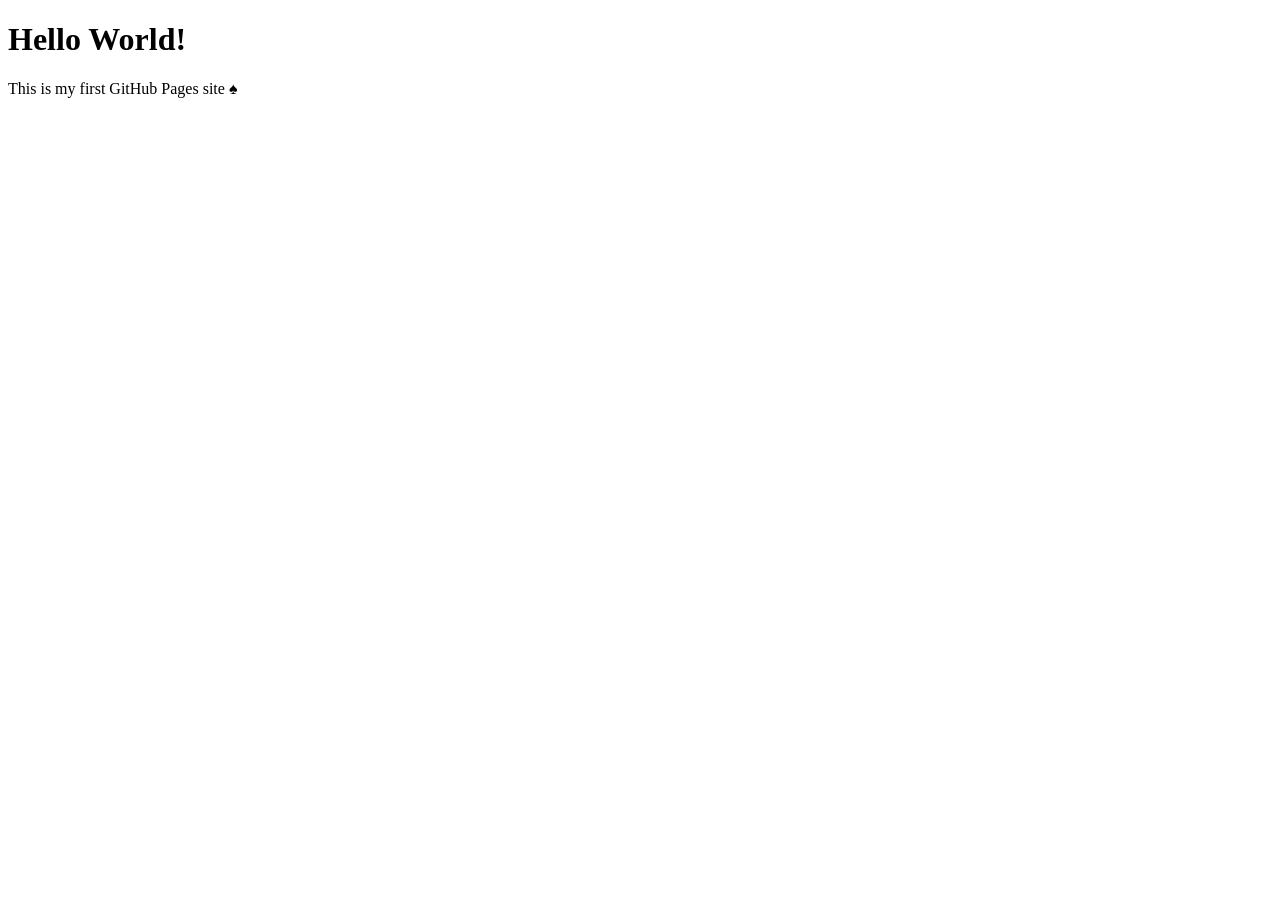
==== index.html @ 2da3624d "Create index.html my first ever github page" ====
<!DOCTYPE html>
<html lang="en">
<head>
  <meta charset="UTF-8">
  <meta name="viewport" content="width=device-width, initial-scale=1.0">
  <title>My Portfolio</title>
</head>
<body>
  <h1>Hello World!</h1>
  <p>This is my first GitHub Pages site ♠️</p>
</body>
</html>
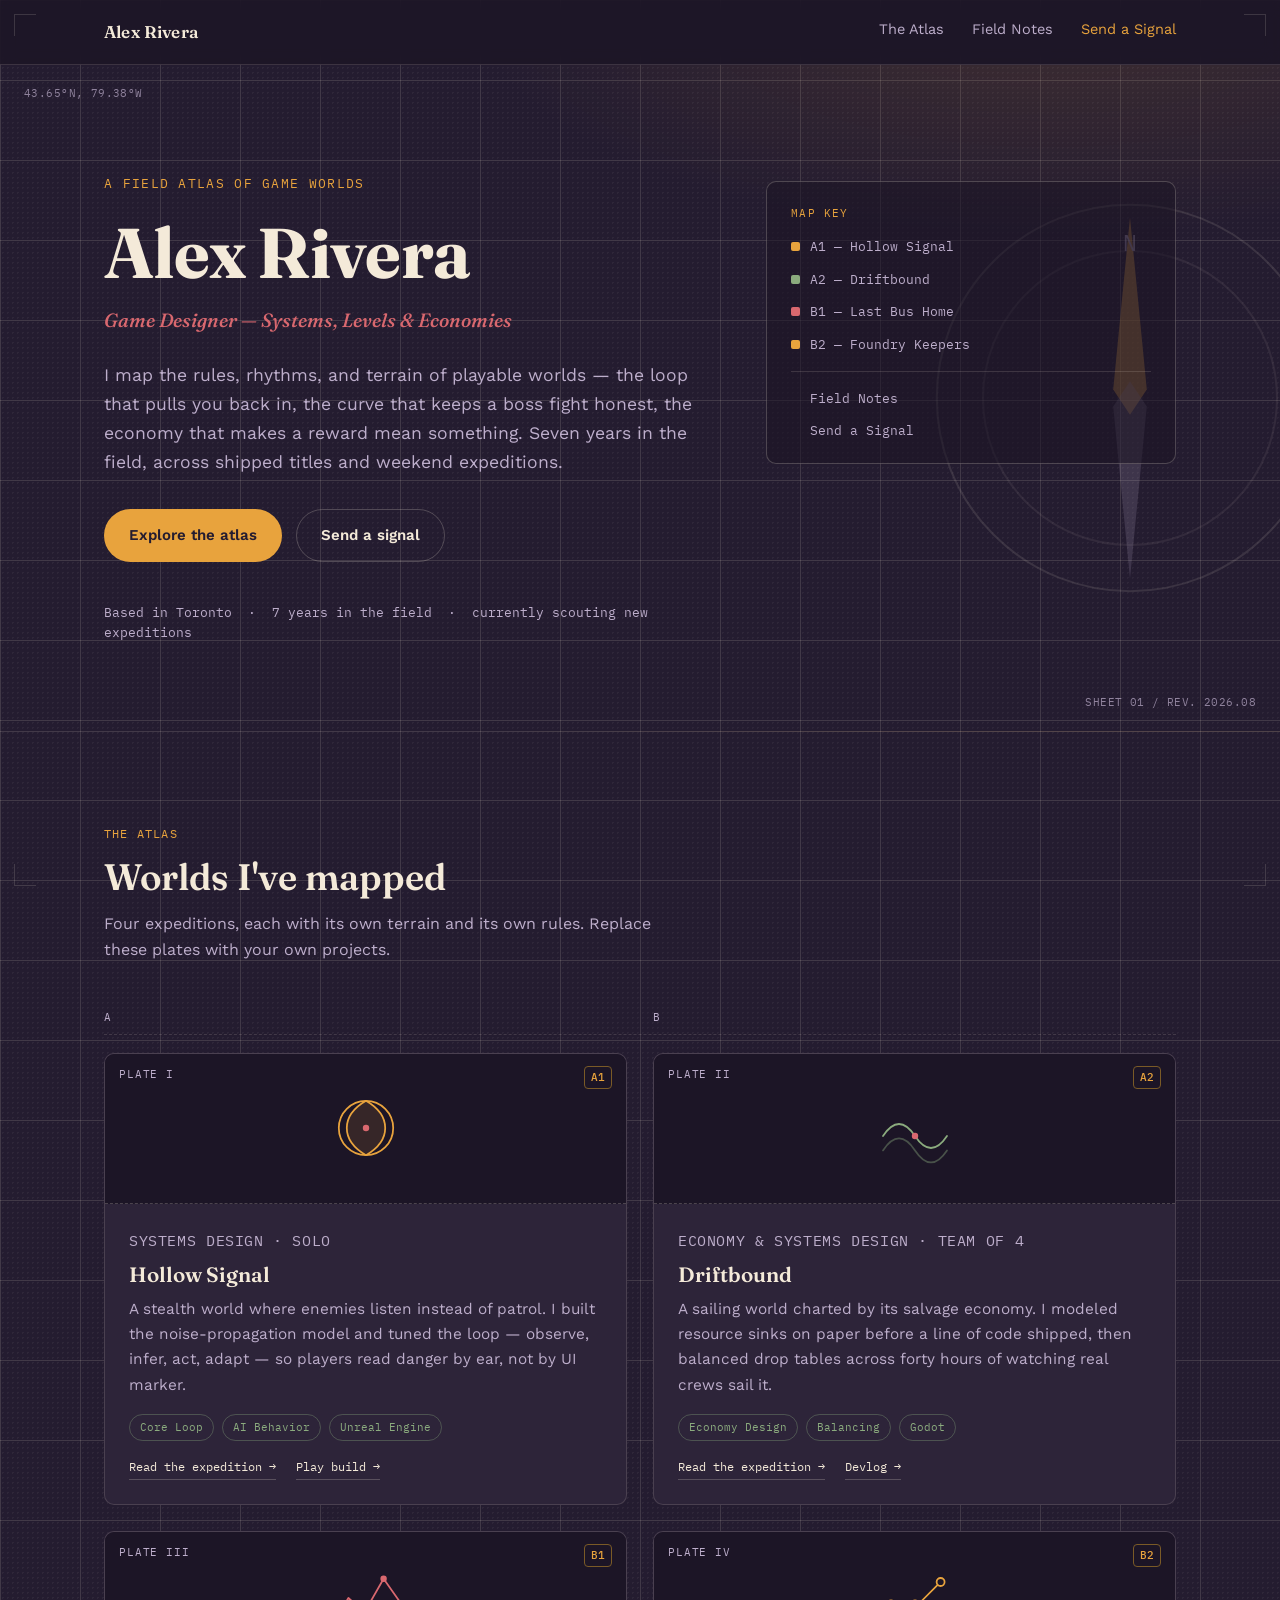
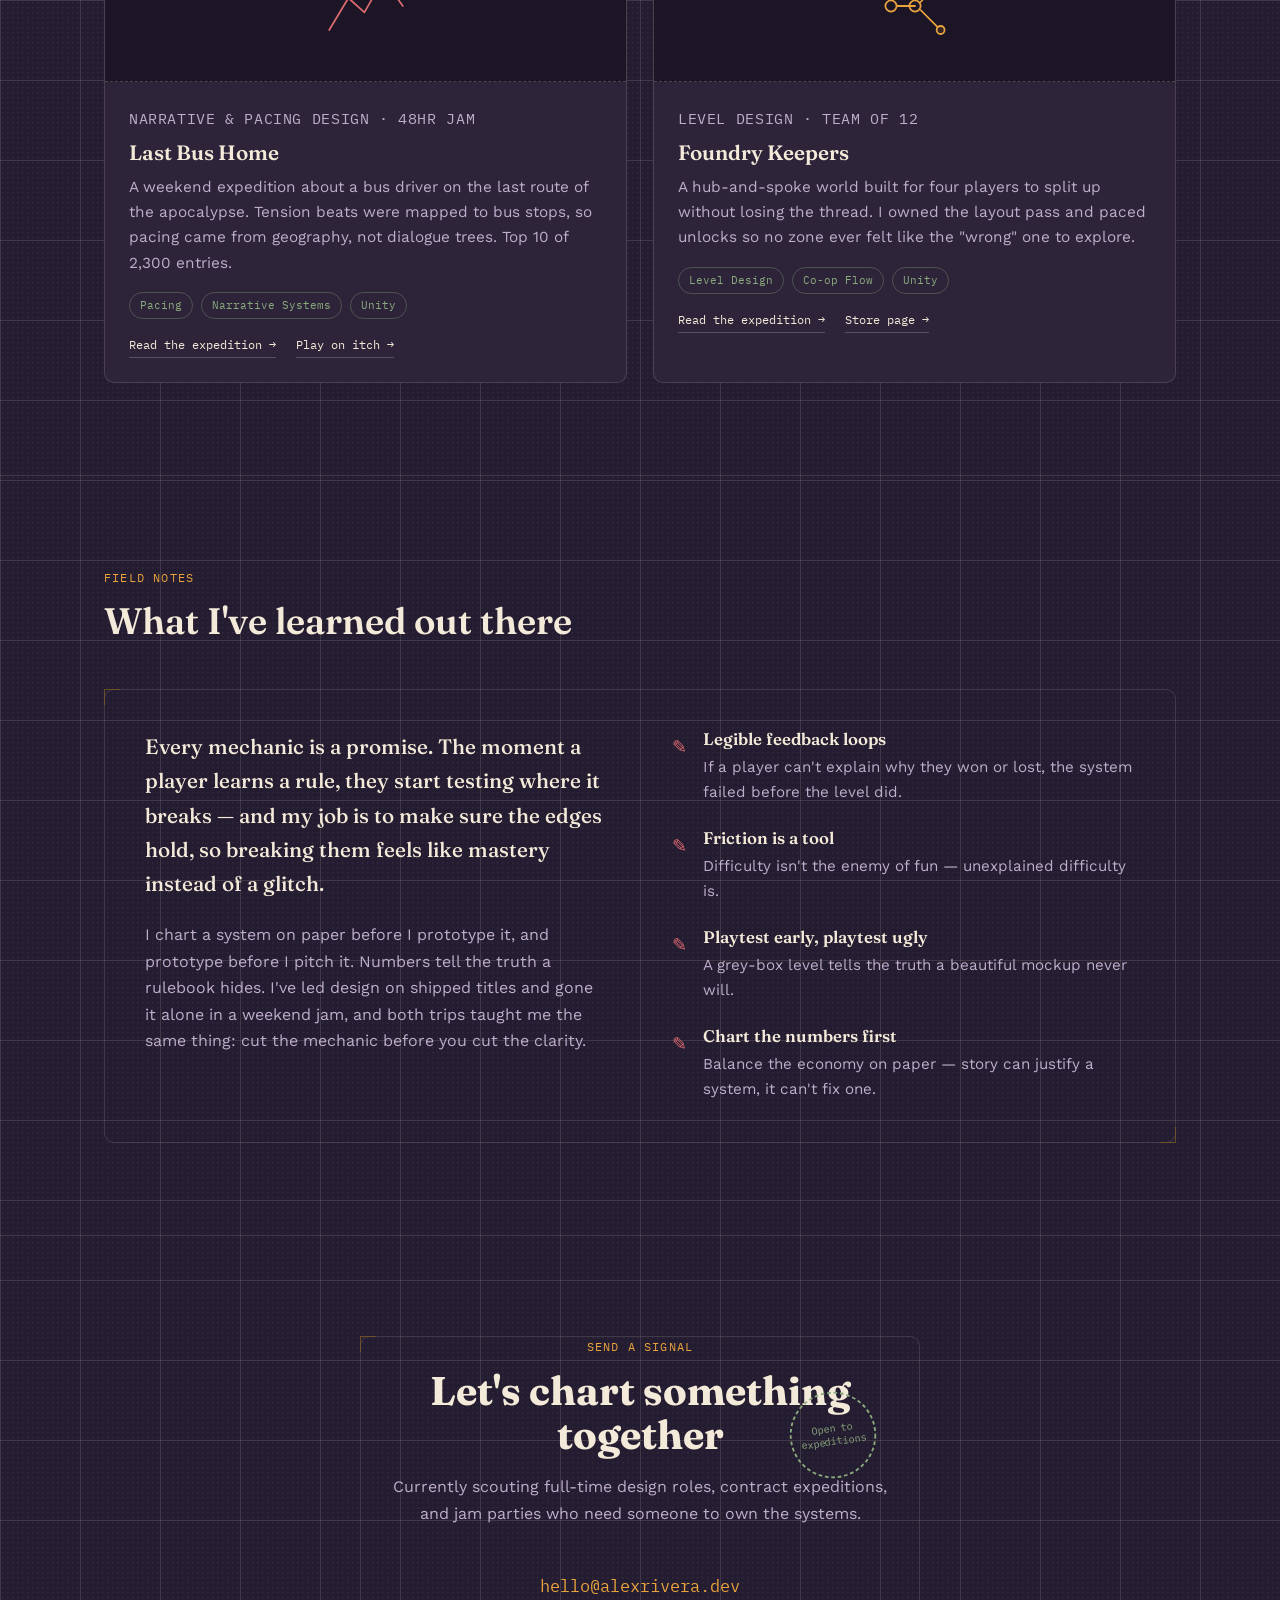
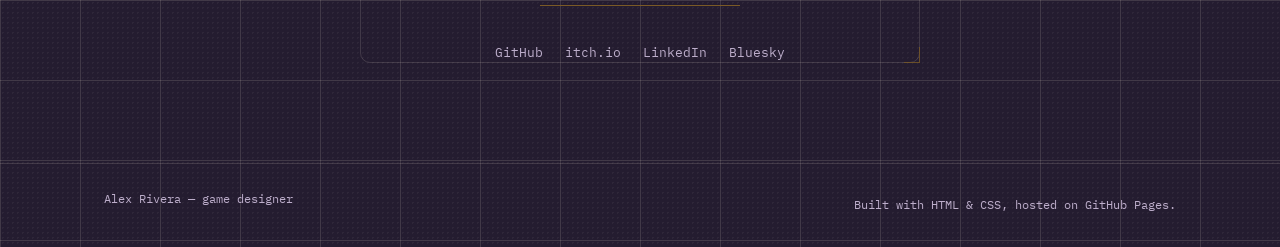
==== commit 5137edec: "Add files via upload" ====
--- a/index.html
+++ b/index.html
@@ -1,12 +1,319 @@
 <!DOCTYPE html>
 <html lang="en">
 <head>
-  <meta charset="UTF-8">
-  <meta name="viewport" content="width=device-width, initial-scale=1.0">
-  <title>My Portfolio</title>
+<meta charset="UTF-8">
+<meta name="viewport" content="width=device-width, initial-scale=1.0">
+<title>Alex Rivera — Game Designer</title>
+<meta name="description" content="A field atlas of game worlds designed by Alex Rivera — systems, levels, and economies.">
+<link rel="preconnect" href="https://fonts.googleapis.com">
+<link rel="preconnect" href="https://fonts.gstatic.com" crossorigin>
+<link href="https://fonts.googleapis.com/css2?family=Fraunces:ital,opsz,wght@0,9..144,500;0,9..144,600;0,9..144,700;1,9..144,500&family=Work+Sans:wght@400;500;600&family=IBM+Plex+Mono:wght@400;500&display=swap" rel="stylesheet">
+<link rel="stylesheet" href="style.css">
 </head>
 <body>
-  <h1>Hello World!</h1>
-  <p>This is my first GitHub Pages site ♠️</p>
+
+<div class="frame-corner frame-corner-tl" aria-hidden="true"></div>
+<div class="frame-corner frame-corner-tr" aria-hidden="true"></div>
+<div class="frame-corner frame-corner-bl" aria-hidden="true"></div>
+<div class="frame-corner frame-corner-br" aria-hidden="true"></div>
+
+<a class="skip-link" href="#main">Skip to content</a>
+
+<header class="site-header">
+  <div class="wrap header-inner">
+    <a href="#top" class="brand">Alex Rivera</a>
+    <nav class="site-nav" aria-label="Primary">
+      <a href="#atlas">The Atlas</a>
+      <a href="#notes">Field Notes</a>
+      <a href="#signal">Send a Signal</a>
+    </nav>
+  </div>
+</header>
+
+<main id="main">
+
+  <!-- ============ HERO ============ -->
+  <section class="hero" id="top">
+    <svg class="compass" viewBox="0 0 200 200" aria-hidden="true">
+      <circle cx="100" cy="100" r="92" class="compass-ring"/>
+      <circle cx="100" cy="100" r="70" class="compass-ring compass-ring-thin"/>
+      <path d="M100 14 L108 96 L100 108 L92 96 Z" class="compass-needle"/>
+      <path d="M100 186 L92 104 L100 92 L108 104 Z" class="compass-needle compass-needle-dim"/>
+      <text x="100" y="30" class="compass-label" text-anchor="middle">N</text>
+    </svg>
+
+    <p class="coord coord-tl" aria-hidden="true">43.65°N, 79.38°W</p>
+    <p class="coord coord-br" aria-hidden="true">SHEET 01 / REV. 2026.08</p>
+
+    <div class="wrap hero-grid">
+      <div class="hero-inner">
+        <p class="kicker">A field atlas of game worlds</p>
+        <h1 class="hero-title">Alex Rivera</h1>
+        <p class="hero-role">Game Designer — Systems, Levels &amp; Economies</p>
+
+        <p class="hero-lead">I map the rules, rhythms, and terrain of playable worlds — the loop that pulls you back in, the curve that keeps a boss fight honest, the economy that makes a reward mean something. Seven years in the field, across shipped titles and weekend expeditions.</p>
+
+        <div class="hero-actions">
+          <a href="#atlas" class="btn btn-primary">Explore the atlas</a>
+          <a href="#signal" class="btn btn-ghost">Send a signal</a>
+        </div>
+
+        <p class="hero-meta">Based in Toronto &nbsp;·&nbsp; 7 years in the field &nbsp;·&nbsp; currently scouting new expeditions</p>
+      </div>
+
+      <aside class="map-key" aria-label="Map legend">
+        <p class="map-key-title">Map Key</p>
+        <ul class="map-key-list">
+          <li>
+            <a href="#plate-a1">
+              <span class="key-swatch key-swatch-amber" aria-hidden="true"></span>
+              <span class="key-label">A1 — Hollow Signal</span>
+            </a>
+          </li>
+          <li>
+            <a href="#plate-a2">
+              <span class="key-swatch key-swatch-sage" aria-hidden="true"></span>
+              <span class="key-label">A2 — Driftbound</span>
+            </a>
+          </li>
+          <li>
+            <a href="#plate-b1">
+              <span class="key-swatch key-swatch-rose" aria-hidden="true"></span>
+              <span class="key-label">B1 — Last Bus Home</span>
+            </a>
+          </li>
+          <li>
+            <a href="#plate-b2">
+              <span class="key-swatch key-swatch-amber" aria-hidden="true"></span>
+              <span class="key-label">B2 — Foundry Keepers</span>
+            </a>
+          </li>
+        </ul>
+        <div class="map-key-divider"></div>
+        <ul class="map-key-list map-key-list-secondary">
+          <li><a href="#notes"><span class="key-label">Field Notes</span></a></li>
+          <li><a href="#signal"><span class="key-label">Send a Signal</span></a></li>
+        </ul>
+      </aside>
+    </div>
+  </section>
+
+  <!-- ============ ATLAS / WORK ============ -->
+  <section class="atlas" id="atlas">
+    <div class="wrap">
+      <div class="section-heading">
+        <p class="eyebrow">The Atlas</p>
+        <h2>Worlds I've mapped</h2>
+        <p class="section-sub">Four expeditions, each with its own terrain and its own rules. Replace these plates with your own projects.</p>
+      </div>
+
+      <div class="grid-ruler" aria-hidden="true">
+        <span>A</span><span>B</span>
+      </div>
+
+      <div class="plate-grid">
+
+        <!-- PLATE I -->
+        <article class="plate" id="plate-a1">
+          <div class="plate-panel">
+            <svg viewBox="0 0 120 120" class="plate-icon" aria-hidden="true">
+              <circle cx="60" cy="60" r="34" class="icon-line"/>
+              <path d="M60 26 Q 84 40 84 60 Q 84 80 60 94 Q 36 80 36 60 Q 36 40 60 26 Z" class="icon-line icon-fill"/>
+              <circle cx="60" cy="60" r="4" class="icon-dot"/>
+            </svg>
+            <span class="plate-tag">Plate I</span>
+            <span class="grid-ref">A1</span>
+          </div>
+          <div class="plate-body">
+            <p class="plate-role">Systems Design · Solo</p>
+            <h3>Hollow Signal</h3>
+            <p>A stealth world where enemies listen instead of patrol. I built the noise-propagation model and tuned the loop — observe, infer, act, adapt — so players read danger by ear, not by UI marker.</p>
+            <ul class="tag-list">
+              <li>Core Loop</li>
+              <li>AI Behavior</li>
+              <li>Unreal Engine</li>
+            </ul>
+            <div class="plate-links">
+              <a href="#" class="text-link">Read the expedition →</a>
+              <a href="#" class="text-link">Play build →</a>
+            </div>
+          </div>
+        </article>
+
+        <!-- PLATE II -->
+        <article class="plate" id="plate-a2">
+          <div class="plate-panel">
+            <svg viewBox="0 0 120 120" class="plate-icon" aria-hidden="true">
+              <path d="M20 70 Q 40 40 60 70 T 100 70" class="icon-line icon-wave"/>
+              <path d="M20 88 Q 40 58 60 88 T 100 88" class="icon-line icon-wave icon-wave-dim"/>
+              <circle cx="60" cy="70" r="4" class="icon-dot"/>
+            </svg>
+            <span class="plate-tag">Plate II</span>
+            <span class="grid-ref">A2</span>
+          </div>
+          <div class="plate-body">
+            <p class="plate-role">Economy &amp; Systems Design · Team of 4</p>
+            <h3>Driftbound</h3>
+            <p>A sailing world charted by its salvage economy. I modeled resource sinks on paper before a line of code shipped, then balanced drop tables across forty hours of watching real crews sail it.</p>
+            <ul class="tag-list">
+              <li>Economy Design</li>
+              <li>Balancing</li>
+              <li>Godot</li>
+            </ul>
+            <div class="plate-links">
+              <a href="#" class="text-link">Read the expedition →</a>
+              <a href="#" class="text-link">Devlog →</a>
+            </div>
+          </div>
+        </article>
+
+        <!-- PLATE III -->
+        <article class="plate" id="plate-b1">
+          <div class="plate-panel">
+            <svg viewBox="0 0 120 120" class="plate-icon" aria-hidden="true">
+              <path d="M14 90 L38 50 L58 68 L82 26 L106 60" class="icon-line icon-peaks"/>
+              <circle cx="82" cy="26" r="4" class="icon-dot"/>
+            </svg>
+            <span class="plate-tag">Plate III</span>
+            <span class="grid-ref">B1</span>
+          </div>
+          <div class="plate-body">
+            <p class="plate-role">Narrative &amp; Pacing Design · 48hr Jam</p>
+            <h3>Last Bus Home</h3>
+            <p>A weekend expedition about a bus driver on the last route of the apocalypse. Tension beats were mapped to bus stops, so pacing came from geography, not dialogue trees. Top 10 of 2,300 entries.</p>
+            <ul class="tag-list">
+              <li>Pacing</li>
+              <li>Narrative Systems</li>
+              <li>Unity</li>
+            </ul>
+            <div class="plate-links">
+              <a href="#" class="text-link">Read the expedition →</a>
+              <a href="#" class="text-link">Play on itch →</a>
+            </div>
+          </div>
+        </article>
+
+        <!-- PLATE IV -->
+        <article class="plate" id="plate-b2">
+          <div class="plate-panel">
+            <svg viewBox="0 0 120 120" class="plate-icon" aria-hidden="true">
+              <circle cx="30" cy="60" r="7" class="icon-line"/>
+              <path d="M37 60 L60 60" class="icon-line"/>
+              <circle cx="60" cy="60" r="7" class="icon-line"/>
+              <path d="M67 55 L88 34" class="icon-line"/>
+              <path d="M67 65 L88 86" class="icon-line"/>
+              <circle cx="92" cy="30" r="5" class="icon-line"/>
+              <circle cx="92" cy="90" r="5" class="icon-line icon-fill"/>
+            </svg>
+            <span class="plate-tag">Plate IV</span>
+            <span class="grid-ref">B2</span>
+          </div>
+          <div class="plate-body">
+            <p class="plate-role">Level Design · Team of 12</p>
+            <h3>Foundry Keepers</h3>
+            <p>A hub-and-spoke world built for four players to split up without losing the thread. I owned the layout pass and paced unlocks so no zone ever felt like the "wrong" one to explore.</p>
+            <ul class="tag-list">
+              <li>Level Design</li>
+              <li>Co-op Flow</li>
+              <li>Unity</li>
+            </ul>
+            <div class="plate-links">
+              <a href="#" class="text-link">Read the expedition →</a>
+              <a href="#" class="text-link">Store page →</a>
+            </div>
+          </div>
+        </article>
+
+      </div>
+    </div>
+  </section>
+
+  <!-- ============ FIELD NOTES ============ -->
+  <section class="notes" id="notes">
+    <div class="wrap notes-inner">
+      <div class="section-heading">
+        <p class="eyebrow">Field Notes</p>
+        <h2>What I've learned out there</h2>
+      </div>
+
+      <div class="notes-grid map-frame">
+        <span class="bracket bracket-tl" aria-hidden="true"></span>
+        <span class="bracket bracket-br" aria-hidden="true"></span>
+        <div class="notes-text">
+          <p class="notes-lead">Every mechanic is a promise. The moment a player learns a rule, they start testing where it breaks — and my job is to make sure the edges hold, so breaking them feels like mastery instead of a glitch.</p>
+          <p>I chart a system on paper before I prototype it, and prototype before I pitch it. Numbers tell the truth a rulebook hides. I've led design on shipped titles and gone it alone in a weekend jam, and both trips taught me the same thing: cut the mechanic before you cut the clarity.</p>
+        </div>
+
+        <ul class="note-list">
+          <li>
+            <span class="note-mark">✎</span>
+            <div>
+              <h3>Legible feedback loops</h3>
+              <p>If a player can't explain why they won or lost, the system failed before the level did.</p>
+            </div>
+          </li>
+          <li>
+            <span class="note-mark">✎</span>
+            <div>
+              <h3>Friction is a tool</h3>
+              <p>Difficulty isn't the enemy of fun — unexplained difficulty is.</p>
+            </div>
+          </li>
+          <li>
+            <span class="note-mark">✎</span>
+            <div>
+              <h3>Playtest early, playtest ugly</h3>
+              <p>A grey-box level tells the truth a beautiful mockup never will.</p>
+            </div>
+          </li>
+          <li>
+            <span class="note-mark">✎</span>
+            <div>
+              <h3>Chart the numbers first</h3>
+              <p>Balance the economy on paper — story can justify a system, it can't fix one.</p>
+            </div>
+          </li>
+        </ul>
+      </div>
+    </div>
+  </section>
+
+  <!-- ============ SIGNAL / CONTACT ============ -->
+  <section class="signal" id="signal">
+    <div class="wrap signal-inner map-frame">
+      <span class="bracket bracket-tl" aria-hidden="true"></span>
+      <span class="bracket bracket-br" aria-hidden="true"></span>
+      <p class="eyebrow">Send a Signal</p>
+      <h2 class="signal-title">Let's chart something together</h2>
+      <p class="signal-sub">Currently scouting full-time design roles, contract expeditions, and jam parties who need someone to own the systems.</p>
+
+      <a href="mailto:hello@alexrivera.dev" class="signal-email">hello@alexrivera.dev</a>
+
+      <ul class="social-list">
+        <li><a href="#">GitHub</a></li>
+        <li><a href="#">itch.io</a></li>
+        <li><a href="#">LinkedIn</a></li>
+        <li><a href="#">Bluesky</a></li>
+      </ul>
+
+      <div class="badge" aria-hidden="true">
+        <svg viewBox="0 0 100 100" class="badge-ring">
+          <circle cx="50" cy="50" r="46" class="badge-circle"/>
+        </svg>
+        <span class="badge-text">Open to<br>expeditions</span>
+      </div>
+    </div>
+  </section>
+
+</main>
+
+<footer class="site-footer">
+  <div class="wrap footer-inner">
+    <p>Alex Rivera — game designer</p>
+    <p>Built with HTML &amp; CSS, hosted on GitHub Pages.</p>
+  </div>
+</footer>
+
+<script src="script.js"></script>
 </body>
 </html>
--- a/style.css
+++ b/style.css
@@ -0,0 +1,648 @@
+/* ==========================================================================
+   TOKENS
+   ========================================================================== */
+:root {
+  /* color — dusk atlas palette */
+  --bg: #241c30;
+  --bg-deep: #1c1526;
+  --panel: #2d2439;
+  --ink: #f4ead9;
+  --ink-dim: #bdaecb;
+  --line: rgba(244, 234, 217, 0.14);
+  --line-strong: rgba(244, 234, 217, 0.22);
+  --amber: #e8a33d;
+  --amber-dim: #7a5a26;
+  --rose: #d9686f;
+  --sage: #8bab7e;
+
+  /* type */
+  --font-display: "Fraunces", Georgia, serif;
+  --font-body: "Work Sans", -apple-system, "Segoe UI", sans-serif;
+  --font-mono: "IBM Plex Mono", "SFMono-Regular", Consolas, monospace;
+
+  /* layout */
+  --wrap: 1120px;
+  --radius: 10px;
+}
+
+/* ==========================================================================
+   RESET
+   ========================================================================== */
+*, *::before, *::after { box-sizing: border-box; }
+html { scroll-behavior: smooth; }
+@media (prefers-reduced-motion: reduce) {
+  html { scroll-behavior: auto; }
+  *, *::before, *::after { animation-duration: 0.01ms !important; animation-iteration-count: 1 !important; transition-duration: 0.01ms !important; }
+}
+
+body {
+  margin: 0;
+  background-color: var(--bg);
+  color: var(--ink);
+  font-family: var(--font-body);
+  line-height: 1.65;
+  -webkit-font-smoothing: antialiased;
+  background-image:
+    radial-gradient(rgba(244,234,217,0.05) 1px, transparent 1px),
+    linear-gradient(var(--line) 1px, transparent 1px),
+    linear-gradient(90deg, var(--line) 1px, transparent 1px);
+  background-size: 5px 5px, 80px 80px, 80px 80px;
+}
+
+/* ==========================================================================
+   MAP SHEET FRAME (global corner marks + reusable bracket component)
+   ========================================================================== */
+.frame-corner {
+  position: fixed;
+  width: 22px;
+  height: 22px;
+  border: var(--line-strong) solid;
+  z-index: 60;
+  pointer-events: none;
+  opacity: 0.7;
+}
+.frame-corner-tl { top: 14px; left: 14px; border-width: 1.5px 0 0 1.5px; }
+.frame-corner-tr { top: 14px; right: 14px; border-width: 1.5px 1.5px 0 0; }
+.frame-corner-bl { bottom: 14px; left: 14px; border-width: 0 0 1.5px 1.5px; }
+.frame-corner-br { bottom: 14px; right: 14px; border-width: 0 1.5px 1.5px 0; }
+@media (max-width: 640px) {
+  .frame-corner { display: none; }
+}
+
+.map-frame {
+  position: relative;
+  border: 1px solid var(--line);
+  border-radius: var(--radius);
+  padding: 40px;
+}
+.bracket {
+  position: absolute;
+  width: 16px;
+  height: 16px;
+  border: var(--amber-dim) solid;
+  opacity: 0.8;
+}
+.bracket-tl { top: -1px; left: -1px; border-width: 1.5px 0 0 1.5px; }
+.bracket-br { bottom: -1px; right: -1px; border-width: 0 1.5px 1.5px 0; }
+
+.coord {
+  position: absolute;
+  font-family: var(--font-mono);
+  font-size: 10.5px;
+  letter-spacing: 0.04em;
+  color: var(--ink-dim);
+  opacity: 0.7;
+  margin: 0;
+}
+.coord-tl { top: 20px; left: 24px; }
+.coord-br { bottom: 20px; right: 24px; }
+@media (max-width: 640px) {
+  .coord { display: none; }
+}
+
+h1, h2, h3 { margin: 0; line-height: 1.12; font-family: var(--font-display); }
+p { margin: 0 0 1em; }
+p:last-child { margin-bottom: 0; }
+a { color: inherit; text-decoration: none; }
+ul { list-style: none; margin: 0; padding: 0; }
+
+.wrap {
+  max-width: var(--wrap);
+  margin: 0 auto;
+  padding: 0 24px;
+}
+
+.skip-link {
+  position: absolute;
+  left: -999px;
+  top: 0;
+  background: var(--amber);
+  color: #241c30;
+  padding: 10px 16px;
+  z-index: 100;
+  font-weight: 600;
+}
+.skip-link:focus { left: 24px; top: 24px; }
+
+:focus-visible {
+  outline: 2px solid var(--amber);
+  outline-offset: 3px;
+}
+
+/* ==========================================================================
+   HEADER / NAV
+   ========================================================================== */
+.site-header {
+  position: sticky;
+  top: 0;
+  z-index: 40;
+  background: rgba(28, 21, 38, 0.86);
+  backdrop-filter: blur(8px);
+  border-bottom: 1px solid var(--line);
+}
+
+.header-inner {
+  display: flex;
+  align-items: center;
+  justify-content: space-between;
+  height: 64px;
+}
+
+.brand {
+  font-family: var(--font-display);
+  font-weight: 600;
+  font-size: 17px;
+  letter-spacing: 0.01em;
+}
+
+.site-nav {
+  display: flex;
+  gap: 28px;
+  font-size: 14.5px;
+}
+.site-nav a {
+  color: var(--ink-dim);
+  transition: color 0.15s ease;
+  border-bottom: 1px solid transparent;
+  padding-bottom: 3px;
+}
+.site-nav a:hover,
+.site-nav a:focus-visible { color: var(--ink); border-bottom-color: var(--amber); }
+.site-nav a[aria-current] { color: var(--amber); }
+
+@media (max-width: 640px) {
+  .site-nav { gap: 16px; font-size: 13px; }
+}
+
+/* ==========================================================================
+   SECTION HEADINGS (shared)
+   ========================================================================== */
+.eyebrow {
+  font-family: var(--font-mono);
+  font-size: 12px;
+  text-transform: uppercase;
+  letter-spacing: 0.1em;
+  color: var(--amber);
+  margin-bottom: 12px;
+}
+.section-heading h2 {
+  font-size: clamp(1.7rem, 3.4vw, 2.3rem);
+  font-weight: 600;
+}
+.section-sub {
+  margin-top: 14px;
+  color: var(--ink-dim);
+  max-width: 56ch;
+}
+
+/* ==========================================================================
+   HERO
+   ========================================================================== */
+.hero {
+  position: relative;
+  padding: 108px 0 88px;
+  overflow: hidden;
+  border-bottom: 1px solid var(--line);
+  background: radial-gradient(ellipse 70% 55% at 82% -10%, rgba(232, 163, 61, 0.14), transparent 65%);
+}
+
+.compass {
+  position: absolute;
+  top: 50%;
+  right: -60px;
+  width: 420px;
+  height: 420px;
+  transform: translateY(-50%);
+  opacity: 0.5;
+  pointer-events: none;
+}
+.compass-ring { fill: none; stroke: var(--line-strong); stroke-width: 1; }
+.compass-ring-thin { stroke: var(--line); }
+.compass-needle { fill: var(--amber); opacity: 0.85; }
+.compass-needle-dim { fill: var(--ink-dim); opacity: 0.35; }
+.compass-label {
+  font-family: var(--font-mono);
+  font-size: 11px;
+  fill: var(--ink-dim);
+}
+
+@media (max-width: 900px) {
+  .compass { opacity: 0.25; width: 320px; height: 320px; right: -100px; }
+}
+
+.hero-grid {
+  position: relative;
+  display: grid;
+  grid-template-columns: 1.5fr 1fr;
+  gap: 48px;
+  align-items: start;
+}
+@media (max-width: 900px) {
+  .hero-grid { grid-template-columns: 1fr; }
+}
+
+.hero-inner { position: relative; max-width: 640px; }
+
+.map-key {
+  position: relative;
+  background: rgba(28, 21, 38, 0.55);
+  border: 1px solid var(--line-strong);
+  border-radius: var(--radius);
+  padding: 22px 24px;
+  margin-top: 8px;
+}
+.map-key-title {
+  font-family: var(--font-mono);
+  font-size: 11px;
+  text-transform: uppercase;
+  letter-spacing: 0.1em;
+  color: var(--amber);
+  margin: 0 0 14px;
+}
+.map-key-list {
+  display: flex;
+  flex-direction: column;
+  gap: 12px;
+}
+.map-key-list a {
+  display: flex;
+  align-items: center;
+  gap: 10px;
+  font-family: var(--font-mono);
+  font-size: 12.5px;
+  color: var(--ink-dim);
+  transition: color 0.15s ease;
+}
+.map-key-list a:hover,
+.map-key-list a:focus-visible { color: var(--ink); }
+.key-swatch {
+  width: 9px;
+  height: 9px;
+  border-radius: 2px;
+  flex-shrink: 0;
+}
+.key-swatch-amber { background: var(--amber); }
+.key-swatch-sage { background: var(--sage); }
+.key-swatch-rose { background: var(--rose); }
+
+.map-key-divider {
+  height: 1px;
+  background: var(--line);
+  margin: 16px 0;
+}
+.map-key-list-secondary a { padding-left: 19px; }
+
+@media (max-width: 900px) {
+  .map-key { max-width: 420px; }
+}
+
+.kicker {
+  font-family: var(--font-mono);
+  font-size: 13px;
+  text-transform: uppercase;
+  letter-spacing: 0.1em;
+  color: var(--amber);
+  margin-bottom: 20px;
+}
+
+.hero-title {
+  font-size: clamp(2.6rem, 6.5vw, 4.4rem);
+  font-weight: 700;
+  letter-spacing: -0.01em;
+}
+
+.hero-role {
+  margin-top: 12px;
+  font-family: var(--font-display);
+  font-style: italic;
+  font-weight: 500;
+  font-size: 1.2rem;
+  color: var(--rose);
+}
+
+.hero-lead {
+  margin-top: 24px;
+  font-size: 1.1rem;
+  color: var(--ink-dim);
+  max-width: 54ch;
+}
+
+.hero-actions {
+  display: flex;
+  gap: 14px;
+  margin-top: 32px;
+  flex-wrap: wrap;
+}
+
+.btn {
+  font-family: var(--font-body);
+  font-size: 15px;
+  font-weight: 600;
+  padding: 13px 24px;
+  border-radius: 999px;
+  display: inline-flex;
+  align-items: center;
+  border: 1.5px solid transparent;
+  transition: transform 0.15s ease, border-color 0.15s ease, background 0.15s ease;
+}
+.btn:hover { transform: translateY(-2px); }
+
+.btn-primary {
+  background: var(--amber);
+  color: #241c30;
+}
+.btn-primary:hover { background: #f0b458; }
+
+.btn-ghost {
+  border-color: var(--line-strong);
+  color: var(--ink);
+}
+.btn-ghost:hover { border-color: var(--amber); color: var(--amber); }
+
+.hero-meta {
+  margin-top: 40px;
+  font-family: var(--font-mono);
+  font-size: 12.5px;
+  color: var(--ink-dim);
+}
+
+/* ==========================================================================
+   ATLAS / WORK
+   ========================================================================== */
+.atlas {
+  padding: 92px 0;
+  border-bottom: 1px solid var(--line);
+}
+
+.grid-ruler {
+  margin-top: 44px;
+  display: grid;
+  grid-template-columns: repeat(2, minmax(0, 1fr));
+  gap: 26px;
+  font-family: var(--font-mono);
+  font-size: 11px;
+  letter-spacing: 0.1em;
+  color: var(--ink-dim);
+  border-bottom: 1px dashed var(--line);
+  padding-bottom: 8px;
+}
+@media (max-width: 760px) {
+  .grid-ruler { display: none; }
+}
+
+.plate-grid {
+  margin-top: 18px;
+  display: grid;
+  grid-template-columns: repeat(2, minmax(0, 1fr));
+  gap: 26px;
+}
+@media (max-width: 760px) {
+  .plate-grid { grid-template-columns: 1fr; }
+}
+
+.plate {
+  background: var(--panel);
+  border: 1px solid var(--line);
+  border-radius: var(--radius);
+  overflow: hidden;
+  transition: border-color 0.18s ease, transform 0.18s ease;
+}
+.plate:hover {
+  border-color: var(--amber-dim);
+  transform: translateY(-3px);
+}
+
+.plate-panel {
+  position: relative;
+  height: 150px;
+  background: var(--bg-deep);
+  border-bottom: 1px dashed var(--line-strong);
+  display: flex;
+  align-items: center;
+  justify-content: center;
+}
+.plate-icon { width: 96px; height: 96px; }
+.icon-line { fill: none; stroke: var(--amber); stroke-width: 2.2; stroke-linecap: round; stroke-linejoin: round; }
+.icon-fill { fill: rgba(232, 163, 61, 0.12); }
+.icon-dot { fill: var(--rose); }
+.icon-wave { stroke: var(--sage); }
+.icon-wave-dim { stroke: var(--sage); opacity: 0.4; }
+.icon-peaks { stroke: var(--rose); }
+
+.plate-tag {
+  position: absolute;
+  top: 12px;
+  left: 14px;
+  font-family: var(--font-mono);
+  font-size: 10.5px;
+  text-transform: uppercase;
+  letter-spacing: 0.08em;
+  color: var(--ink-dim);
+}
+
+.grid-ref {
+  position: absolute;
+  top: 12px;
+  right: 14px;
+  font-family: var(--font-mono);
+  font-size: 10.5px;
+  font-weight: 500;
+  color: var(--amber);
+  border: 1px solid var(--amber-dim);
+  border-radius: 4px;
+  padding: 2px 6px;
+}
+
+.plate-body { padding: 24px; }
+.plate-role {
+  font-family: var(--font-mono);
+  font-size: 11.5px;
+  text-transform: uppercase;
+  letter-spacing: 0.04em;
+  color: var(--amber);
+  margin-bottom: 10px;
+}
+.plate-body h3 {
+  font-size: 1.3rem;
+  font-weight: 600;
+  margin-bottom: 10px;
+}
+.plate-body p { color: var(--ink-dim); font-size: 0.96rem; }
+
+.tag-list {
+  display: flex;
+  flex-wrap: wrap;
+  gap: 8px;
+  margin: 16px 0;
+}
+.tag-list li {
+  font-family: var(--font-mono);
+  font-size: 10.5px;
+  color: var(--sage);
+  border: 1px solid rgba(139, 171, 126, 0.35);
+  padding: 4px 10px;
+  border-radius: 999px;
+}
+
+.plate-links {
+  display: flex;
+  gap: 20px;
+  margin-top: 6px;
+}
+.text-link {
+  font-family: var(--font-mono);
+  font-size: 12px;
+  color: var(--ink);
+  border-bottom: 1px solid var(--line-strong);
+  padding-bottom: 2px;
+  transition: color 0.15s ease, border-color 0.15s ease;
+}
+.text-link:hover { color: var(--amber); border-color: var(--amber); }
+
+/* ==========================================================================
+   FIELD NOTES
+   ========================================================================== */
+.notes {
+  padding: 92px 0;
+  border-bottom: 1px solid var(--line);
+}
+
+.notes-grid {
+  margin-top: 48px;
+  display: grid;
+  grid-template-columns: 1fr 1fr;
+  gap: 64px;
+}
+@media (max-width: 760px) {
+  .notes-grid { grid-template-columns: 1fr; gap: 40px; padding: 28px; }
+}
+
+.notes-lead {
+  font-family: var(--font-display);
+  font-size: 1.3rem;
+  font-weight: 500;
+  color: var(--ink);
+}
+.notes-text p:not(.notes-lead) { color: var(--ink-dim); }
+
+.note-list {
+  display: flex;
+  flex-direction: column;
+  gap: 24px;
+}
+.note-list li {
+  display: flex;
+  gap: 16px;
+}
+.note-mark {
+  font-size: 18px;
+  color: var(--rose);
+  flex-shrink: 0;
+  padding-top: 2px;
+}
+.note-list h3 {
+  font-size: 1.05rem;
+  font-weight: 600;
+  margin-bottom: 6px;
+}
+.note-list p {
+  color: var(--ink-dim);
+  font-size: 0.95rem;
+}
+
+/* ==========================================================================
+   SIGNAL / CONTACT
+   ========================================================================== */
+.signal {
+  padding: 100px 0;
+  text-align: center;
+  position: relative;
+}
+.signal-inner { max-width: 560px; margin: 0 auto; }
+@media (max-width: 640px) {
+  .signal-inner.map-frame { padding: 32px 24px; }
+}
+.signal-title {
+  font-size: clamp(1.9rem, 4vw, 2.5rem);
+  font-weight: 700;
+  margin: 6px 0 16px;
+}
+.signal-sub { color: var(--ink-dim); }
+
+.signal-email {
+  display: inline-block;
+  margin-top: 30px;
+  font-family: var(--font-mono);
+  font-size: 1.05rem;
+  color: var(--amber);
+  border-bottom: 1px solid var(--amber-dim);
+  padding-bottom: 4px;
+  transition: border-color 0.15s ease;
+}
+.signal-email:hover { border-color: var(--amber); }
+
+.social-list {
+  margin-top: 36px;
+  display: flex;
+  justify-content: center;
+  gap: 22px;
+  flex-wrap: wrap;
+  font-family: var(--font-mono);
+  font-size: 12.5px;
+}
+.social-list a {
+  color: var(--ink-dim);
+  border-bottom: 1px solid transparent;
+  padding-bottom: 2px;
+  transition: color 0.15s ease, border-color 0.15s ease;
+}
+.social-list a:hover { color: var(--ink); border-color: var(--amber); }
+
+.badge {
+  position: absolute;
+  top: 52px;
+  right: 40px;
+  width: 92px;
+  height: 92px;
+}
+.badge-ring { width: 100%; height: 100%; }
+.badge-circle {
+  fill: none;
+  stroke: var(--sage);
+  stroke-width: 2;
+  stroke-dasharray: 4 3;
+}
+.badge-text {
+  position: absolute;
+  inset: 0;
+  display: flex;
+  align-items: center;
+  justify-content: center;
+  text-align: center;
+  font-family: var(--font-mono);
+  font-size: 10px;
+  color: var(--sage);
+  line-height: 1.3;
+  transform: rotate(-8deg);
+}
+@media (max-width: 640px) {
+  .badge { position: static; margin: 32px auto 0; }
+}
+
+/* ==========================================================================
+   FOOTER
+   ========================================================================== */
+.site-footer {
+  border-top: 1px solid var(--line);
+  padding: 26px 0;
+}
+.footer-inner {
+  display: flex;
+  justify-content: space-between;
+  align-items: center;
+  flex-wrap: wrap;
+  gap: 8px;
+  font-family: var(--font-mono);
+  font-size: 11.5px;
+  color: var(--ink-dim);
+}
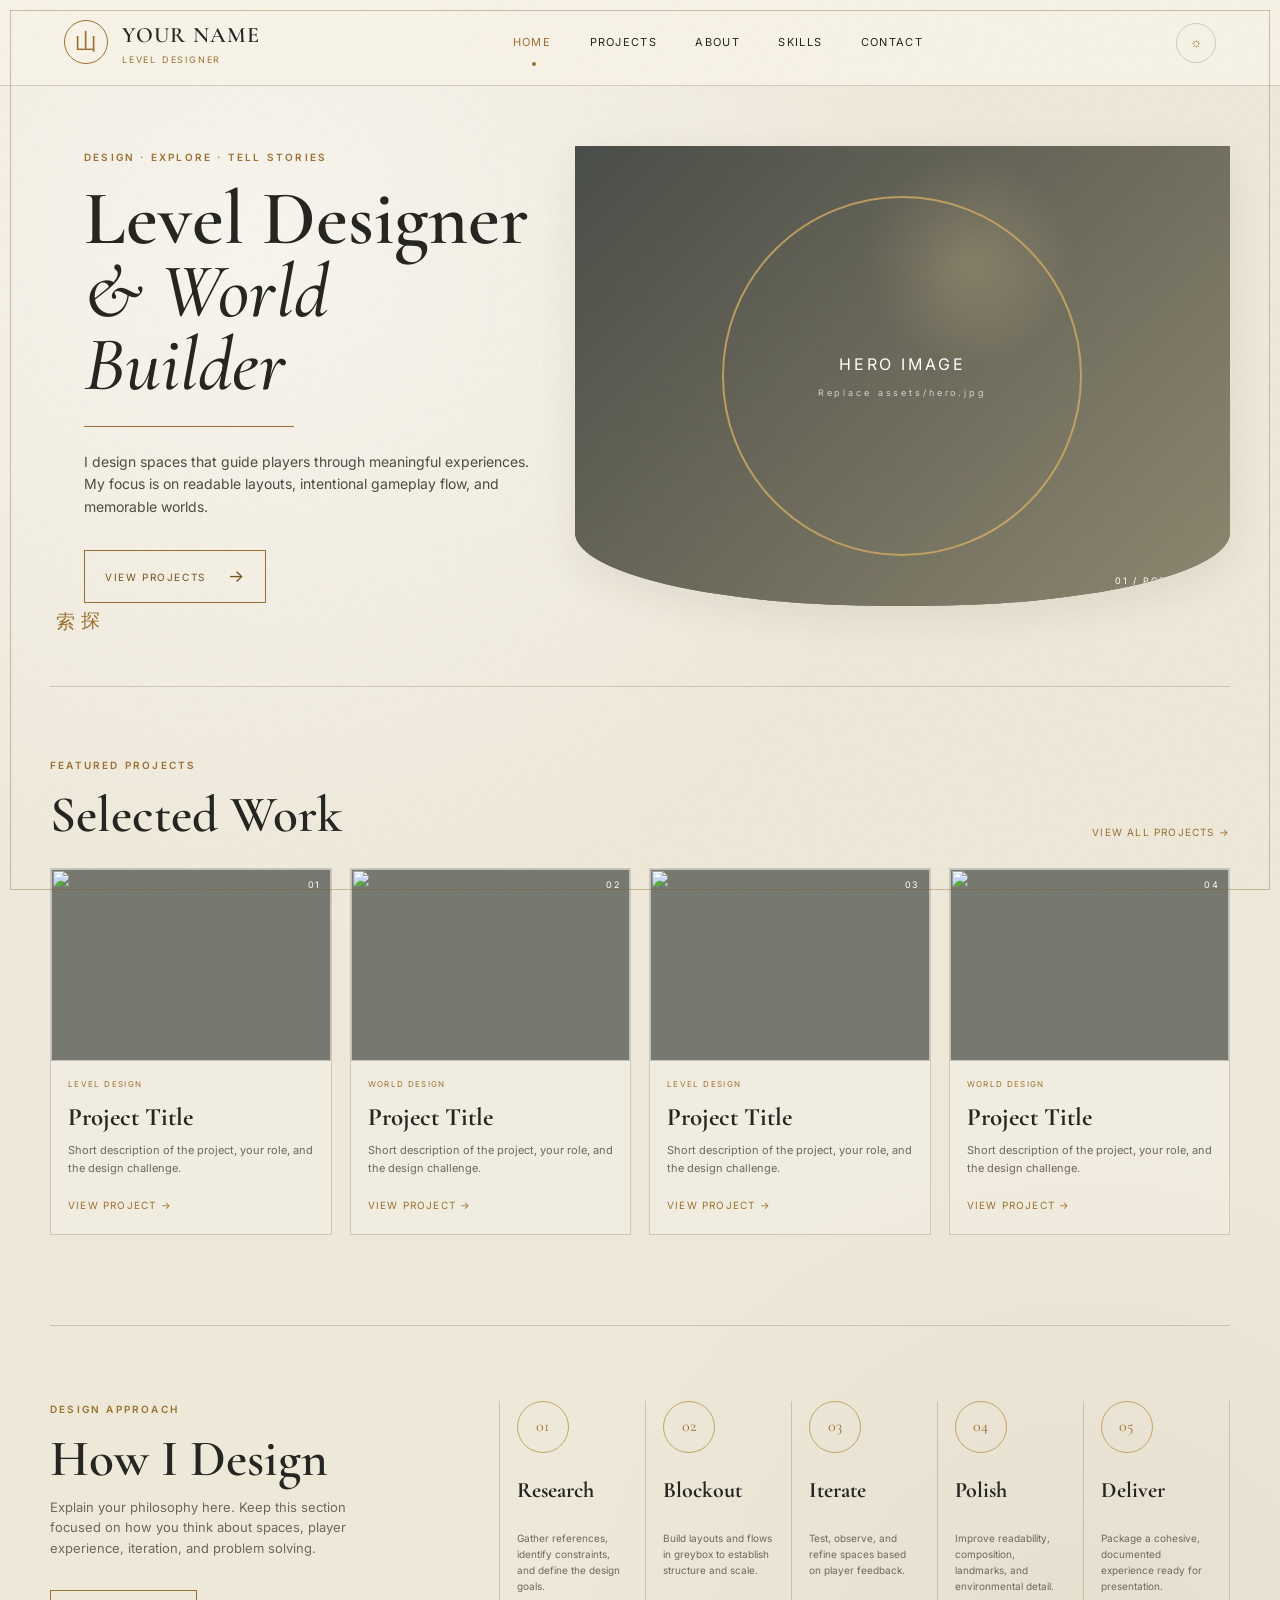
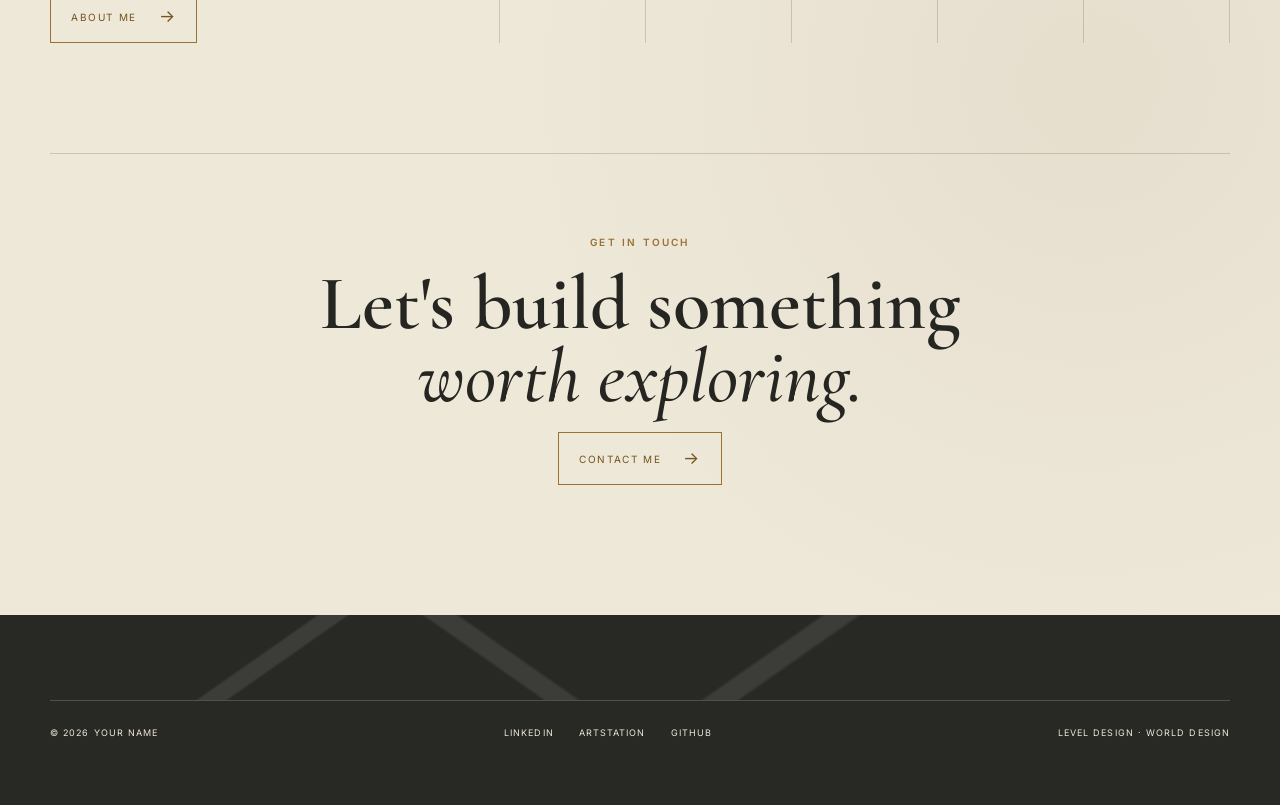
==== commit 062322c3: "initial template" ====
--- a/index.html
+++ b/index.html
@@ -1,319 +1,198 @@
 <!DOCTYPE html>
 <html lang="en">
 <head>
-<meta charset="UTF-8">
-<meta name="viewport" content="width=device-width, initial-scale=1.0">
-<title>Alex Rivera — Game Designer</title>
-<meta name="description" content="A field atlas of game worlds designed by Alex Rivera — systems, levels, and economies.">
-<link rel="preconnect" href="https://fonts.googleapis.com">
-<link rel="preconnect" href="https://fonts.gstatic.com" crossorigin>
-<link href="https://fonts.googleapis.com/css2?family=Fraunces:ital,opsz,wght@0,9..144,500;0,9..144,600;0,9..144,700;1,9..144,500&family=Work+Sans:wght@400;500;600&family=IBM+Plex+Mono:wght@400;500&display=swap" rel="stylesheet">
-<link rel="stylesheet" href="style.css">
+  <meta charset="UTF-8">
+  <meta name="viewport" content="width=device-width, initial-scale=1.0">
+  <meta name="description" content="Game design portfolio — Level Design & World Design">
+  <title>Your Name — Level Designer</title>
+  <link rel="preconnect" href="https://fonts.googleapis.com">
+  <link rel="preconnect" href="https://fonts.gstatic.com" crossorigin>
+  <link href="https://fonts.googleapis.com/css2?family=Cormorant+Garamond:wght@500;600;700&family=Inter:wght@400;500;600&display=swap" rel="stylesheet">
+  <link rel="stylesheet" href="style.css">
 </head>
+
 <body>
+  <div class="site-frame"></div>
 
-<div class="frame-corner frame-corner-tl" aria-hidden="true"></div>
-<div class="frame-corner frame-corner-tr" aria-hidden="true"></div>
-<div class="frame-corner frame-corner-bl" aria-hidden="true"></div>
-<div class="frame-corner frame-corner-br" aria-hidden="true"></div>
+  <header class="site-header">
+    <a class="brand" href="#top" aria-label="Home">
+      <span class="brand-mark">山</span>
+      <span>
+        <strong>Your Name</strong>
+        <small>LEVEL DESIGNER</small>
+      </span>
+    </a>
 
-<a class="skip-link" href="#main">Skip to content</a>
+    <nav class="main-nav" aria-label="Main navigation">
+      <a class="active" href="#top">Home</a>
+      <a href="#projects">Projects</a>
+      <a href="#approach">About</a>
+      <a href="#skills">Skills</a>
+      <a href="#contact">Contact</a>
+    </nav>
 
-<header class="site-header">
-  <div class="wrap header-inner">
-    <a href="#top" class="brand">Alex Rivera</a>
-    <nav class="site-nav" aria-label="Primary">
-      <a href="#atlas">The Atlas</a>
-      <a href="#notes">Field Notes</a>
-      <a href="#signal">Send a Signal</a>
-    </nav>
-  </div>
-</header>
+    <button class="theme-toggle" type="button" aria-label="Toggle dark mode">
+      <span>☼</span>
+    </button>
+  </header>
 
-<main id="main">
+  <main id="top">
 
-  <!-- ============ HERO ============ -->
-  <section class="hero" id="top">
-    <svg class="compass" viewBox="0 0 200 200" aria-hidden="true">
-      <circle cx="100" cy="100" r="92" class="compass-ring"/>
-      <circle cx="100" cy="100" r="70" class="compass-ring compass-ring-thin"/>
-      <path d="M100 14 L108 96 L100 108 L92 96 Z" class="compass-needle"/>
-      <path d="M100 186 L92 104 L100 92 L108 104 Z" class="compass-needle compass-needle-dim"/>
-      <text x="100" y="30" class="compass-label" text-anchor="middle">N</text>
-    </svg>
-
-    <p class="coord coord-tl" aria-hidden="true">43.65°N, 79.38°W</p>
-    <p class="coord coord-br" aria-hidden="true">SHEET 01 / REV. 2026.08</p>
-
-    <div class="wrap hero-grid">
-      <div class="hero-inner">
-        <p class="kicker">A field atlas of game worlds</p>
-        <h1 class="hero-title">Alex Rivera</h1>
-        <p class="hero-role">Game Designer — Systems, Levels &amp; Economies</p>
-
-        <p class="hero-lead">I map the rules, rhythms, and terrain of playable worlds — the loop that pulls you back in, the curve that keeps a boss fight honest, the economy that makes a reward mean something. Seven years in the field, across shipped titles and weekend expeditions.</p>
-
-        <div class="hero-actions">
-          <a href="#atlas" class="btn btn-primary">Explore the atlas</a>
-          <a href="#signal" class="btn btn-ghost">Send a signal</a>
-        </div>
-
-        <p class="hero-meta">Based in Toronto &nbsp;·&nbsp; 7 years in the field &nbsp;·&nbsp; currently scouting new expeditions</p>
+    <!-- HERO -->
+    <section class="hero section-shell">
+      <div class="hero-copy">
+        <p class="eyebrow">Design · Explore · Tell Stories</p>
+        <h1>Level Designer<br><em>&amp; World Builder</em></h1>
+        <div class="gold-rule"></div>
+        <p class="hero-text">
+          I design spaces that guide players through meaningful experiences.
+          My focus is on readable layouts, intentional gameplay flow, and
+          memorable worlds.
+        </p>
+        <a class="button" href="#projects">View Projects <span>→</span></a>
       </div>
 
-      <aside class="map-key" aria-label="Map legend">
-        <p class="map-key-title">Map Key</p>
-        <ul class="map-key-list">
-          <li>
-            <a href="#plate-a1">
-              <span class="key-swatch key-swatch-amber" aria-hidden="true"></span>
-              <span class="key-label">A1 — Hollow Signal</span>
-            </a>
-          </li>
-          <li>
-            <a href="#plate-a2">
-              <span class="key-swatch key-swatch-sage" aria-hidden="true"></span>
-              <span class="key-label">A2 — Driftbound</span>
-            </a>
-          </li>
-          <li>
-            <a href="#plate-b1">
-              <span class="key-swatch key-swatch-rose" aria-hidden="true"></span>
-              <span class="key-label">B1 — Last Bus Home</span>
-            </a>
-          </li>
-          <li>
-            <a href="#plate-b2">
-              <span class="key-swatch key-swatch-amber" aria-hidden="true"></span>
-              <span class="key-label">B2 — Foundry Keepers</span>
-            </a>
-          </li>
-        </ul>
-        <div class="map-key-divider"></div>
-        <ul class="map-key-list map-key-list-secondary">
-          <li><a href="#notes"><span class="key-label">Field Notes</span></a></li>
-          <li><a href="#signal"><span class="key-label">Send a Signal</span></a></li>
-        </ul>
-      </aside>
-    </div>
-  </section>
-
-  <!-- ============ ATLAS / WORK ============ -->
-  <section class="atlas" id="atlas">
-    <div class="wrap">
-      <div class="section-heading">
-        <p class="eyebrow">The Atlas</p>
-        <h2>Worlds I've mapped</h2>
-        <p class="section-sub">Four expeditions, each with its own terrain and its own rules. Replace these plates with your own projects.</p>
+      <div class="hero-art">
+        <!-- Replace hero.jpg with your own image. -->
+        <img src="assets/hero.jpg" alt="Hero artwork placeholder">
+        <div class="hero-art-placeholder">
+          <span>HERO IMAGE</span>
+          <small>Replace assets/hero.jpg</small>
+        </div>
+        <div class="moon-ring"></div>
+        <div class="hero-caption">01 / PORTFOLIO</div>
       </div>
 
-      <div class="grid-ruler" aria-hidden="true">
-        <span>A</span><span>B</span>
+      <div class="vertical-character" aria-hidden="true">探<br>索</div>
+    </section>
+
+    <!-- PROJECTS -->
+    <section class="projects section-shell" id="projects">
+      <div class="section-heading">
+        <div>
+          <p class="eyebrow">Featured Projects</p>
+          <h2>Selected Work</h2>
+        </div>
+        <a href="#projects" class="text-link">View All Projects →</a>
       </div>
 
-      <div class="plate-grid">
+      <div class="project-grid">
+        <a class="project-card" href="project.html">
+          <div class="project-image">
+            <img src="assets/project-01.jpg" alt="">
+            <span class="project-number">01</span>
+          </div>
+          <div class="project-info">
+            <p class="project-type">LEVEL DESIGN</p>
+            <h3>Project Title</h3>
+            <p>Short description of the project, your role, and the design challenge.</p>
+            <span class="card-link">View Project →</span>
+          </div>
+        </a>
 
-        <!-- PLATE I -->
-        <article class="plate" id="plate-a1">
-          <div class="plate-panel">
-            <svg viewBox="0 0 120 120" class="plate-icon" aria-hidden="true">
-              <circle cx="60" cy="60" r="34" class="icon-line"/>
-              <path d="M60 26 Q 84 40 84 60 Q 84 80 60 94 Q 36 80 36 60 Q 36 40 60 26 Z" class="icon-line icon-fill"/>
-              <circle cx="60" cy="60" r="4" class="icon-dot"/>
-            </svg>
-            <span class="plate-tag">Plate I</span>
-            <span class="grid-ref">A1</span>
+        <a class="project-card" href="project.html">
+          <div class="project-image">
+            <img src="assets/project-02.jpg" alt="">
+            <span class="project-number">02</span>
           </div>
-          <div class="plate-body">
-            <p class="plate-role">Systems Design · Solo</p>
-            <h3>Hollow Signal</h3>
-            <p>A stealth world where enemies listen instead of patrol. I built the noise-propagation model and tuned the loop — observe, infer, act, adapt — so players read danger by ear, not by UI marker.</p>
-            <ul class="tag-list">
-              <li>Core Loop</li>
-              <li>AI Behavior</li>
-              <li>Unreal Engine</li>
-            </ul>
-            <div class="plate-links">
-              <a href="#" class="text-link">Read the expedition →</a>
-              <a href="#" class="text-link">Play build →</a>
-            </div>
+          <div class="project-info">
+            <p class="project-type">WORLD DESIGN</p>
+            <h3>Project Title</h3>
+            <p>Short description of the project, your role, and the design challenge.</p>
+            <span class="card-link">View Project →</span>
           </div>
-        </article>
+        </a>
 
-        <!-- PLATE II -->
-        <article class="plate" id="plate-a2">
-          <div class="plate-panel">
-            <svg viewBox="0 0 120 120" class="plate-icon" aria-hidden="true">
-              <path d="M20 70 Q 40 40 60 70 T 100 70" class="icon-line icon-wave"/>
-              <path d="M20 88 Q 40 58 60 88 T 100 88" class="icon-line icon-wave icon-wave-dim"/>
-              <circle cx="60" cy="70" r="4" class="icon-dot"/>
-            </svg>
-            <span class="plate-tag">Plate II</span>
-            <span class="grid-ref">A2</span>
+        <a class="project-card" href="project.html">
+          <div class="project-image">
+            <img src="assets/project-03.jpg" alt="">
+            <span class="project-number">03</span>
           </div>
-          <div class="plate-body">
-            <p class="plate-role">Economy &amp; Systems Design · Team of 4</p>
-            <h3>Driftbound</h3>
-            <p>A sailing world charted by its salvage economy. I modeled resource sinks on paper before a line of code shipped, then balanced drop tables across forty hours of watching real crews sail it.</p>
-            <ul class="tag-list">
-              <li>Economy Design</li>
-              <li>Balancing</li>
-              <li>Godot</li>
-            </ul>
-            <div class="plate-links">
-              <a href="#" class="text-link">Read the expedition →</a>
-              <a href="#" class="text-link">Devlog →</a>
-            </div>
+          <div class="project-info">
+            <p class="project-type">LEVEL DESIGN</p>
+            <h3>Project Title</h3>
+            <p>Short description of the project, your role, and the design challenge.</p>
+            <span class="card-link">View Project →</span>
           </div>
-        </article>
+        </a>
 
-        <!-- PLATE III -->
-        <article class="plate" id="plate-b1">
-          <div class="plate-panel">
-            <svg viewBox="0 0 120 120" class="plate-icon" aria-hidden="true">
-              <path d="M14 90 L38 50 L58 68 L82 26 L106 60" class="icon-line icon-peaks"/>
-              <circle cx="82" cy="26" r="4" class="icon-dot"/>
-            </svg>
-            <span class="plate-tag">Plate III</span>
-            <span class="grid-ref">B1</span>
+        <a class="project-card" href="project.html">
+          <div class="project-image">
+            <img src="assets/project-04.jpg" alt="">
+            <span class="project-number">04</span>
           </div>
-          <div class="plate-body">
-            <p class="plate-role">Narrative &amp; Pacing Design · 48hr Jam</p>
-            <h3>Last Bus Home</h3>
-            <p>A weekend expedition about a bus driver on the last route of the apocalypse. Tension beats were mapped to bus stops, so pacing came from geography, not dialogue trees. Top 10 of 2,300 entries.</p>
-            <ul class="tag-list">
-              <li>Pacing</li>
-              <li>Narrative Systems</li>
-              <li>Unity</li>
-            </ul>
-            <div class="plate-links">
-              <a href="#" class="text-link">Read the expedition →</a>
-              <a href="#" class="text-link">Play on itch →</a>
-            </div>
+          <div class="project-info">
+            <p class="project-type">WORLD DESIGN</p>
+            <h3>Project Title</h3>
+            <p>Short description of the project, your role, and the design challenge.</p>
+            <span class="card-link">View Project →</span>
           </div>
-        </article>
+        </a>
+      </div>
+    </section>
 
-        <!-- PLATE IV -->
-        <article class="plate" id="plate-b2">
-          <div class="plate-panel">
-            <svg viewBox="0 0 120 120" class="plate-icon" aria-hidden="true">
-              <circle cx="30" cy="60" r="7" class="icon-line"/>
-              <path d="M37 60 L60 60" class="icon-line"/>
-              <circle cx="60" cy="60" r="7" class="icon-line"/>
-              <path d="M67 55 L88 34" class="icon-line"/>
-              <path d="M67 65 L88 86" class="icon-line"/>
-              <circle cx="92" cy="30" r="5" class="icon-line"/>
-              <circle cx="92" cy="90" r="5" class="icon-line icon-fill"/>
-            </svg>
-            <span class="plate-tag">Plate IV</span>
-            <span class="grid-ref">B2</span>
-          </div>
-          <div class="plate-body">
-            <p class="plate-role">Level Design · Team of 12</p>
-            <h3>Foundry Keepers</h3>
-            <p>A hub-and-spoke world built for four players to split up without losing the thread. I owned the layout pass and paced unlocks so no zone ever felt like the "wrong" one to explore.</p>
-            <ul class="tag-list">
-              <li>Level Design</li>
-              <li>Co-op Flow</li>
-              <li>Unity</li>
-            </ul>
-            <div class="plate-links">
-              <a href="#" class="text-link">Read the expedition →</a>
-              <a href="#" class="text-link">Store page →</a>
-            </div>
-          </div>
-        </article>
-
-      </div>
-    </div>
-  </section>
-
-  <!-- ============ FIELD NOTES ============ -->
-  <section class="notes" id="notes">
-    <div class="wrap notes-inner">
-      <div class="section-heading">
-        <p class="eyebrow">Field Notes</p>
-        <h2>What I've learned out there</h2>
+    <!-- DESIGN APPROACH -->
+    <section class="approach section-shell" id="approach">
+      <div class="approach-intro">
+        <p class="eyebrow">Design Approach</p>
+        <h2>How I Design</h2>
+        <p>
+          Explain your philosophy here. Keep this section focused on how you
+          think about spaces, player experience, iteration, and problem solving.
+        </p>
+        <a class="button button-outline" href="#contact">About Me <span>→</span></a>
       </div>
 
-      <div class="notes-grid map-frame">
-        <span class="bracket bracket-tl" aria-hidden="true"></span>
-        <span class="bracket bracket-br" aria-hidden="true"></span>
-        <div class="notes-text">
-          <p class="notes-lead">Every mechanic is a promise. The moment a player learns a rule, they start testing where it breaks — and my job is to make sure the edges hold, so breaking them feels like mastery instead of a glitch.</p>
-          <p>I chart a system on paper before I prototype it, and prototype before I pitch it. Numbers tell the truth a rulebook hides. I've led design on shipped titles and gone it alone in a weekend jam, and both trips taught me the same thing: cut the mechanic before you cut the clarity.</p>
-        </div>
+      <div class="process" id="skills">
+        <article>
+          <div class="process-icon">01</div>
+          <h3>Research</h3>
+          <p>Gather references, identify constraints, and define the design goals.</p>
+        </article>
+        <article>
+          <div class="process-icon">02</div>
+          <h3>Blockout</h3>
+          <p>Build layouts and flows in greybox to establish structure and scale.</p>
+        </article>
+        <article>
+          <div class="process-icon">03</div>
+          <h3>Iterate</h3>
+          <p>Test, observe, and refine spaces based on player feedback.</p>
+        </article>
+        <article>
+          <div class="process-icon">04</div>
+          <h3>Polish</h3>
+          <p>Improve readability, composition, landmarks, and environmental detail.</p>
+        </article>
+        <article>
+          <div class="process-icon">05</div>
+          <h3>Deliver</h3>
+          <p>Package a cohesive, documented experience ready for presentation.</p>
+        </article>
+      </div>
+    </section>
 
-        <ul class="note-list">
-          <li>
-            <span class="note-mark">✎</span>
-            <div>
-              <h3>Legible feedback loops</h3>
-              <p>If a player can't explain why they won or lost, the system failed before the level did.</p>
-            </div>
-          </li>
-          <li>
-            <span class="note-mark">✎</span>
-            <div>
-              <h3>Friction is a tool</h3>
-              <p>Difficulty isn't the enemy of fun — unexplained difficulty is.</p>
-            </div>
-          </li>
-          <li>
-            <span class="note-mark">✎</span>
-            <div>
-              <h3>Playtest early, playtest ugly</h3>
-              <p>A grey-box level tells the truth a beautiful mockup never will.</p>
-            </div>
-          </li>
-          <li>
-            <span class="note-mark">✎</span>
-            <div>
-              <h3>Chart the numbers first</h3>
-              <p>Balance the economy on paper — story can justify a system, it can't fix one.</p>
-            </div>
-          </li>
-        </ul>
+    <!-- CONTACT -->
+    <section class="contact section-shell" id="contact">
+      <p class="eyebrow">Get In Touch</p>
+      <h2>Let's build something<br><em>worth exploring.</em></h2>
+      <a class="button" href="mailto:you@example.com">Contact Me <span>→</span></a>
+    </section>
+  </main>
+
+  <footer class="site-footer">
+    <div class="footer-mountains" aria-hidden="true"></div>
+    <div class="footer-content">
+      <span>© 2026 Your Name</span>
+      <div class="footer-links">
+        <a href="#">LinkedIn</a>
+        <a href="#">ArtStation</a>
+        <a href="#">GitHub</a>
       </div>
+      <span>Level Design · World Design</span>
     </div>
-  </section>
+  </footer>
 
-  <!-- ============ SIGNAL / CONTACT ============ -->
-  <section class="signal" id="signal">
-    <div class="wrap signal-inner map-frame">
-      <span class="bracket bracket-tl" aria-hidden="true"></span>
-      <span class="bracket bracket-br" aria-hidden="true"></span>
-      <p class="eyebrow">Send a Signal</p>
-      <h2 class="signal-title">Let's chart something together</h2>
-      <p class="signal-sub">Currently scouting full-time design roles, contract expeditions, and jam parties who need someone to own the systems.</p>
-
-      <a href="mailto:hello@alexrivera.dev" class="signal-email">hello@alexrivera.dev</a>
-
-      <ul class="social-list">
-        <li><a href="#">GitHub</a></li>
-        <li><a href="#">itch.io</a></li>
-        <li><a href="#">LinkedIn</a></li>
-        <li><a href="#">Bluesky</a></li>
-      </ul>
-
-      <div class="badge" aria-hidden="true">
-        <svg viewBox="0 0 100 100" class="badge-ring">
-          <circle cx="50" cy="50" r="46" class="badge-circle"/>
-        </svg>
-        <span class="badge-text">Open to<br>expeditions</span>
-      </div>
-    </div>
-  </section>
-
-</main>
-
-<footer class="site-footer">
-  <div class="wrap footer-inner">
-    <p>Alex Rivera — game designer</p>
-    <p>Built with HTML &amp; CSS, hosted on GitHub Pages.</p>
-  </div>
-</footer>
-
-<script src="script.js"></script>
+  <script src="script.js"></script>
 </body>
 </html>
--- a/style.css
+++ b/style.css
@@ -1,648 +1,407 @@
-/* ==========================================================================
-   TOKENS
-   ========================================================================== */
 :root {
-  /* color — dusk atlas palette */
-  --bg: #241c30;
-  --bg-deep: #1c1526;
-  --panel: #2d2439;
-  --ink: #f4ead9;
-  --ink-dim: #bdaecb;
-  --line: rgba(244, 234, 217, 0.14);
-  --line-strong: rgba(244, 234, 217, 0.22);
-  --amber: #e8a33d;
-  --amber-dim: #7a5a26;
-  --rose: #d9686f;
-  --sage: #8bab7e;
-
-  /* type */
-  --font-display: "Fraunces", Georgia, serif;
-  --font-body: "Work Sans", -apple-system, "Segoe UI", sans-serif;
-  --font-mono: "IBM Plex Mono", "SFMono-Regular", Consolas, monospace;
-
-  /* layout */
-  --wrap: 1120px;
-  --radius: 10px;
-}
-
-/* ==========================================================================
-   RESET
-   ========================================================================== */
-*, *::before, *::after { box-sizing: border-box; }
+  --paper: #eee8d9;
+  --paper-light: #f7f3e8;
+  --ink: #252522;
+  --muted: #6d685d;
+  --gold: #9b7132;
+  --gold-light: #c3a56b;
+  --line: rgba(85, 68, 38, .22);
+  --shadow: 0 12px 40px rgba(55, 43, 22, .08);
+  --serif: "Cormorant Garamond", Georgia, serif;
+  --sans: "Inter", Arial, sans-serif;
+}
+
+* { box-sizing: border-box; }
 html { scroll-behavior: smooth; }
-@media (prefers-reduced-motion: reduce) {
-  html { scroll-behavior: auto; }
-  *, *::before, *::after { animation-duration: 0.01ms !important; animation-iteration-count: 1 !important; transition-duration: 0.01ms !important; }
-}
-
 body {
   margin: 0;
-  background-color: var(--bg);
+  background:
+    radial-gradient(circle at 20% 10%, rgba(255,255,255,.55), transparent 30%),
+    radial-gradient(circle at 85% 70%, rgba(133,112,75,.08), transparent 28%),
+    var(--paper);
   color: var(--ink);
-  font-family: var(--font-body);
-  line-height: 1.65;
-  -webkit-font-smoothing: antialiased;
-  background-image:
-    radial-gradient(rgba(244,234,217,0.05) 1px, transparent 1px),
-    linear-gradient(var(--line) 1px, transparent 1px),
-    linear-gradient(90deg, var(--line) 1px, transparent 1px);
-  background-size: 5px 5px, 80px 80px, 80px 80px;
-}
-
-/* ==========================================================================
-   MAP SHEET FRAME (global corner marks + reusable bracket component)
-   ========================================================================== */
-.frame-corner {
+  font-family: var(--sans);
+  line-height: 1.6;
+}
+body::before {
+  content: "";
   position: fixed;
-  width: 22px;
-  height: 22px;
-  border: var(--line-strong) solid;
-  z-index: 60;
+  inset: 0;
   pointer-events: none;
-  opacity: 0.7;
-}
-.frame-corner-tl { top: 14px; left: 14px; border-width: 1.5px 0 0 1.5px; }
-.frame-corner-tr { top: 14px; right: 14px; border-width: 1.5px 1.5px 0 0; }
-.frame-corner-bl { bottom: 14px; left: 14px; border-width: 0 0 1.5px 1.5px; }
-.frame-corner-br { bottom: 14px; right: 14px; border-width: 0 1.5px 1.5px 0; }
-@media (max-width: 640px) {
-  .frame-corner { display: none; }
-}
-
-.map-frame {
-  position: relative;
-  border: 1px solid var(--line);
-  border-radius: var(--radius);
-  padding: 40px;
-}
-.bracket {
-  position: absolute;
-  width: 16px;
-  height: 16px;
-  border: var(--amber-dim) solid;
-  opacity: 0.8;
-}
-.bracket-tl { top: -1px; left: -1px; border-width: 1.5px 0 0 1.5px; }
-.bracket-br { bottom: -1px; right: -1px; border-width: 0 1.5px 1.5px 0; }
-
-.coord {
-  position: absolute;
-  font-family: var(--font-mono);
-  font-size: 10.5px;
-  letter-spacing: 0.04em;
-  color: var(--ink-dim);
-  opacity: 0.7;
-  margin: 0;
-}
-.coord-tl { top: 20px; left: 24px; }
-.coord-br { bottom: 20px; right: 24px; }
-@media (max-width: 640px) {
-  .coord { display: none; }
-}
-
-h1, h2, h3 { margin: 0; line-height: 1.12; font-family: var(--font-display); }
-p { margin: 0 0 1em; }
-p:last-child { margin-bottom: 0; }
+  opacity: .18;
+  background-image: url("data:image/svg+xml,%3Csvg viewBox='0 0 180 180' xmlns='http://www.w3.org/2000/svg'%3E%3Cfilter id='n'%3E%3CfeTurbulence type='fractalNoise' baseFrequency='.9' numOctaves='3' stitchTiles='stitch'/%3E%3C/filter%3E%3Crect width='100%25' height='100%25' filter='url(%23n)' opacity='.16'/%3E%3C/svg%3E");
+  z-index: 20;
+  mix-blend-mode: multiply;
+}
 a { color: inherit; text-decoration: none; }
-ul { list-style: none; margin: 0; padding: 0; }
-
-.wrap {
-  max-width: var(--wrap);
-  margin: 0 auto;
-  padding: 0 24px;
-}
-
-.skip-link {
-  position: absolute;
-  left: -999px;
-  top: 0;
-  background: var(--amber);
-  color: #241c30;
-  padding: 10px 16px;
-  z-index: 100;
-  font-weight: 600;
-}
-.skip-link:focus { left: 24px; top: 24px; }
-
-:focus-visible {
-  outline: 2px solid var(--amber);
-  outline-offset: 3px;
-}
-
-/* ==========================================================================
-   HEADER / NAV
-   ========================================================================== */
+img { display: block; max-width: 100%; }
+
+.site-frame {
+  position: fixed;
+  inset: 10px;
+  border: 1px solid rgba(128, 91, 37, .35);
+  pointer-events: none;
+  z-index: 30;
+}
 .site-header {
-  position: sticky;
-  top: 0;
-  z-index: 40;
-  background: rgba(28, 21, 38, 0.86);
-  backdrop-filter: blur(8px);
-  border-bottom: 1px solid var(--line);
-}
-
-.header-inner {
+  height: 86px;
+  padding: 0 clamp(28px, 5vw, 76px);
   display: flex;
   align-items: center;
   justify-content: space-between;
-  height: 64px;
-}
-
-.brand {
-  font-family: var(--font-display);
+  border-bottom: 1px solid var(--line);
+  background: rgba(247,243,232,.88);
+  backdrop-filter: blur(12px);
+  position: sticky;
+  top: 0;
+  z-index: 10;
+}
+.brand { display: flex; gap: 14px; align-items: center; }
+.brand-mark {
+  width: 44px; height: 44px;
+  border: 1px solid var(--gold);
+  border-radius: 50%;
+  display: grid;
+  place-items: center;
+  color: var(--gold);
+  font-family: var(--serif);
+  font-size: 22px;
+}
+.brand strong {
+  display: block;
+  font-family: var(--serif);
+  font-size: 22px;
   font-weight: 600;
-  font-size: 17px;
-  letter-spacing: 0.01em;
-}
-
-.site-nav {
-  display: flex;
-  gap: 28px;
-  font-size: 14.5px;
-}
-.site-nav a {
-  color: var(--ink-dim);
-  transition: color 0.15s ease;
-  border-bottom: 1px solid transparent;
-  padding-bottom: 3px;
-}
-.site-nav a:hover,
-.site-nav a:focus-visible { color: var(--ink); border-bottom-color: var(--amber); }
-.site-nav a[aria-current] { color: var(--amber); }
-
-@media (max-width: 640px) {
-  .site-nav { gap: 16px; font-size: 13px; }
-}
-
-/* ==========================================================================
-   SECTION HEADINGS (shared)
-   ========================================================================== */
+  letter-spacing: .05em;
+  text-transform: uppercase;
+}
+.brand small {
+  display: block;
+  color: var(--gold);
+  font-size: 9px;
+  letter-spacing: .2em;
+}
+.main-nav { display: flex; gap: clamp(20px, 3vw, 48px); }
+.main-nav a {
+  font-size: 11px;
+  letter-spacing: .12em;
+  text-transform: uppercase;
+  position: relative;
+}
+.main-nav a:hover, .main-nav a.active { color: var(--gold); }
+.main-nav a.active::after {
+  content: "";
+  position: absolute;
+  left: 50%; bottom: -15px;
+  width: 4px; height: 4px;
+  background: var(--gold);
+  border-radius: 50%;
+}
+.theme-toggle {
+  width: 40px; height: 40px;
+  border: 1px solid var(--line);
+  background: transparent;
+  border-radius: 50%;
+  color: var(--gold);
+  cursor: pointer;
+}
+
+.section-shell {
+  width: min(1180px, calc(100% - 56px));
+  margin: 0 auto;
+}
+.hero {
+  min-height: 600px;
+  display: grid;
+  grid-template-columns: .85fr 1.15fr;
+  align-items: center;
+  gap: 40px;
+  position: relative;
+  padding-top: 50px;
+  padding-bottom: 70px;
+}
+.hero-copy { position: relative; z-index: 2; padding-left: 7%; }
 .eyebrow {
-  font-family: var(--font-mono);
-  font-size: 12px;
-  text-transform: uppercase;
-  letter-spacing: 0.1em;
-  color: var(--amber);
-  margin-bottom: 12px;
-}
-.section-heading h2 {
-  font-size: clamp(1.7rem, 3.4vw, 2.3rem);
+  color: var(--gold);
+  text-transform: uppercase;
+  letter-spacing: .22em;
+  font-size: 10px;
   font-weight: 600;
-}
-.section-sub {
-  margin-top: 14px;
-  color: var(--ink-dim);
-  max-width: 56ch;
-}
-
-/* ==========================================================================
-   HERO
-   ========================================================================== */
-.hero {
-  position: relative;
-  padding: 108px 0 88px;
-  overflow: hidden;
-  border-bottom: 1px solid var(--line);
-  background: radial-gradient(ellipse 70% 55% at 82% -10%, rgba(232, 163, 61, 0.14), transparent 65%);
-}
-
-.compass {
-  position: absolute;
-  top: 50%;
-  right: -60px;
-  width: 420px;
-  height: 420px;
-  transform: translateY(-50%);
-  opacity: 0.5;
-  pointer-events: none;
-}
-.compass-ring { fill: none; stroke: var(--line-strong); stroke-width: 1; }
-.compass-ring-thin { stroke: var(--line); }
-.compass-needle { fill: var(--amber); opacity: 0.85; }
-.compass-needle-dim { fill: var(--ink-dim); opacity: 0.35; }
-.compass-label {
-  font-family: var(--font-mono);
-  font-size: 11px;
-  fill: var(--ink-dim);
-}
-
-@media (max-width: 900px) {
-  .compass { opacity: 0.25; width: 320px; height: 320px; right: -100px; }
-}
-
-.hero-grid {
-  position: relative;
-  display: grid;
-  grid-template-columns: 1.5fr 1fr;
-  gap: 48px;
-  align-items: start;
-}
-@media (max-width: 900px) {
-  .hero-grid { grid-template-columns: 1fr; }
-}
-
-.hero-inner { position: relative; max-width: 640px; }
-
-.map-key {
-  position: relative;
-  background: rgba(28, 21, 38, 0.55);
-  border: 1px solid var(--line-strong);
-  border-radius: var(--radius);
-  padding: 22px 24px;
-  margin-top: 8px;
-}
-.map-key-title {
-  font-family: var(--font-mono);
-  font-size: 11px;
-  text-transform: uppercase;
-  letter-spacing: 0.1em;
-  color: var(--amber);
-  margin: 0 0 14px;
-}
-.map-key-list {
-  display: flex;
-  flex-direction: column;
-  gap: 12px;
-}
-.map-key-list a {
-  display: flex;
-  align-items: center;
-  gap: 10px;
-  font-family: var(--font-mono);
-  font-size: 12.5px;
-  color: var(--ink-dim);
-  transition: color 0.15s ease;
-}
-.map-key-list a:hover,
-.map-key-list a:focus-visible { color: var(--ink); }
-.key-swatch {
-  width: 9px;
-  height: 9px;
-  border-radius: 2px;
-  flex-shrink: 0;
-}
-.key-swatch-amber { background: var(--amber); }
-.key-swatch-sage { background: var(--sage); }
-.key-swatch-rose { background: var(--rose); }
-
-.map-key-divider {
-  height: 1px;
-  background: var(--line);
-  margin: 16px 0;
-}
-.map-key-list-secondary a { padding-left: 19px; }
-
-@media (max-width: 900px) {
-  .map-key { max-width: 420px; }
-}
-
-.kicker {
-  font-family: var(--font-mono);
-  font-size: 13px;
-  text-transform: uppercase;
-  letter-spacing: 0.1em;
-  color: var(--amber);
-  margin-bottom: 20px;
-}
-
-.hero-title {
-  font-size: clamp(2.6rem, 6.5vw, 4.4rem);
-  font-weight: 700;
-  letter-spacing: -0.01em;
-}
-
-.hero-role {
-  margin-top: 12px;
-  font-family: var(--font-display);
-  font-style: italic;
-  font-weight: 500;
-  font-size: 1.2rem;
-  color: var(--rose);
-}
-
-.hero-lead {
-  margin-top: 24px;
-  font-size: 1.1rem;
-  color: var(--ink-dim);
-  max-width: 54ch;
-}
-
-.hero-actions {
-  display: flex;
-  gap: 14px;
-  margin-top: 32px;
-  flex-wrap: wrap;
-}
-
-.btn {
-  font-family: var(--font-body);
-  font-size: 15px;
+  margin: 0 0 18px;
+}
+h1, h2, h3 { margin-top: 0; }
+h1, h2 {
+  font-family: var(--serif);
   font-weight: 600;
-  padding: 13px 24px;
-  border-radius: 999px;
+  line-height: .95;
+}
+.hero h1 { font-size: clamp(52px, 6vw, 86px); margin-bottom: 24px; }
+.hero h1 em, .contact h2 em { font-style: italic; font-weight: 500; }
+.gold-rule {
+  width: 210px; height: 1px;
+  background: var(--gold);
+  margin-bottom: 24px;
+}
+.hero-text { max-width: 450px; color: #4f4b42; font-size: 14px; }
+.button {
   display: inline-flex;
   align-items: center;
-  border: 1.5px solid transparent;
-  transition: transform 0.15s ease, border-color 0.15s ease, background 0.15s ease;
-}
-.btn:hover { transform: translateY(-2px); }
-
-.btn-primary {
-  background: var(--amber);
-  color: #241c30;
-}
-.btn-primary:hover { background: #f0b458; }
-
-.btn-ghost {
-  border-color: var(--line-strong);
-  color: var(--ink);
-}
-.btn-ghost:hover { border-color: var(--amber); color: var(--amber); }
-
-.hero-meta {
-  margin-top: 40px;
-  font-family: var(--font-mono);
-  font-size: 12.5px;
-  color: var(--ink-dim);
-}
-
-/* ==========================================================================
-   ATLAS / WORK
-   ========================================================================== */
-.atlas {
-  padding: 92px 0;
-  border-bottom: 1px solid var(--line);
-}
-
-.grid-ruler {
-  margin-top: 44px;
-  display: grid;
-  grid-template-columns: repeat(2, minmax(0, 1fr));
-  gap: 26px;
-  font-family: var(--font-mono);
-  font-size: 11px;
-  letter-spacing: 0.1em;
-  color: var(--ink-dim);
-  border-bottom: 1px dashed var(--line);
-  padding-bottom: 8px;
-}
-@media (max-width: 760px) {
-  .grid-ruler { display: none; }
-}
-
-.plate-grid {
+  gap: 22px;
   margin-top: 18px;
-  display: grid;
-  grid-template-columns: repeat(2, minmax(0, 1fr));
-  gap: 26px;
-}
-@media (max-width: 760px) {
-  .plate-grid { grid-template-columns: 1fr; }
-}
-
-.plate {
-  background: var(--panel);
-  border: 1px solid var(--line);
-  border-radius: var(--radius);
+  padding: 12px 20px;
+  border: 1px solid var(--gold);
+  color: #74531f;
+  font-size: 10px;
+  text-transform: uppercase;
+  letter-spacing: .16em;
+  transition: .25s ease;
+}
+.button:hover { background: var(--gold); color: white; }
+.button span { font-size: 17px; }
+.button-outline { background: transparent; }
+
+.hero-art {
+  height: 460px;
+  position: relative;
   overflow: hidden;
-  transition: border-color 0.18s ease, transform 0.18s ease;
-}
-.plate:hover {
-  border-color: var(--amber-dim);
-  transform: translateY(-3px);
-}
-
-.plate-panel {
-  position: relative;
-  height: 150px;
-  background: var(--bg-deep);
-  border-bottom: 1px dashed var(--line-strong);
-  display: flex;
-  align-items: center;
-  justify-content: center;
-}
-.plate-icon { width: 96px; height: 96px; }
-.icon-line { fill: none; stroke: var(--amber); stroke-width: 2.2; stroke-linecap: round; stroke-linejoin: round; }
-.icon-fill { fill: rgba(232, 163, 61, 0.12); }
-.icon-dot { fill: var(--rose); }
-.icon-wave { stroke: var(--sage); }
-.icon-wave-dim { stroke: var(--sage); opacity: 0.4; }
-.icon-peaks { stroke: var(--rose); }
-
-.plate-tag {
+  background: #8d8d83;
+  border-radius: 0 0 48% 48% / 0 0 16% 16%;
+  box-shadow: var(--shadow);
+}
+.hero-art img {
+  width: 100%; height: 100%;
+  object-fit: cover;
+}
+.hero-art-placeholder {
+  position: absolute; inset: 0;
+  display: grid; place-content: center; text-align: center;
+  background:
+    linear-gradient(135deg, rgba(70,73,68,.9), rgba(173,154,112,.5)),
+    radial-gradient(circle at 60% 25%, #d5c49e, transparent 20%),
+    #6f746e;
+  color: white;
+  letter-spacing: .18em;
+}
+.hero-art-placeholder small {
+  display: block;
+  margin-top: 8px;
+  opacity: .7;
+  font-size: 9px;
+}
+.hero-art img[src$="hero.jpg"] { visibility: hidden; }
+.moon-ring {
   position: absolute;
-  top: 12px;
-  left: 14px;
-  font-family: var(--font-mono);
-  font-size: 10.5px;
-  text-transform: uppercase;
-  letter-spacing: 0.08em;
-  color: var(--ink-dim);
-}
-
-.grid-ref {
+  width: 360px; height: 360px;
+  border: 2px solid rgba(211,173,100,.8);
+  border-radius: 50%;
+  left: 50%; top: 50%;
+  transform: translate(-50%, -50%);
+  pointer-events: none;
+}
+.hero-caption {
   position: absolute;
-  top: 12px;
-  right: 14px;
-  font-family: var(--font-mono);
-  font-size: 10.5px;
-  font-weight: 500;
-  color: var(--amber);
-  border: 1px solid var(--amber-dim);
-  border-radius: 4px;
-  padding: 2px 6px;
-}
-
-.plate-body { padding: 24px; }
-.plate-role {
-  font-family: var(--font-mono);
-  font-size: 11.5px;
-  text-transform: uppercase;
-  letter-spacing: 0.04em;
-  color: var(--amber);
-  margin-bottom: 10px;
-}
-.plate-body h3 {
-  font-size: 1.3rem;
-  font-weight: 600;
-  margin-bottom: 10px;
-}
-.plate-body p { color: var(--ink-dim); font-size: 0.96rem; }
-
-.tag-list {
-  display: flex;
-  flex-wrap: wrap;
-  gap: 8px;
-  margin: 16px 0;
-}
-.tag-list li {
-  font-family: var(--font-mono);
-  font-size: 10.5px;
-  color: var(--sage);
-  border: 1px solid rgba(139, 171, 126, 0.35);
-  padding: 4px 10px;
-  border-radius: 999px;
-}
-
-.plate-links {
-  display: flex;
-  gap: 20px;
-  margin-top: 6px;
-}
-.text-link {
-  font-family: var(--font-mono);
-  font-size: 12px;
-  color: var(--ink);
-  border-bottom: 1px solid var(--line-strong);
-  padding-bottom: 2px;
-  transition: color 0.15s ease, border-color 0.15s ease;
-}
-.text-link:hover { color: var(--amber); border-color: var(--amber); }
-
-/* ==========================================================================
-   FIELD NOTES
-   ========================================================================== */
-.notes {
-  padding: 92px 0;
-  border-bottom: 1px solid var(--line);
-}
-
-.notes-grid {
-  margin-top: 48px;
-  display: grid;
-  grid-template-columns: 1fr 1fr;
-  gap: 64px;
-}
-@media (max-width: 760px) {
-  .notes-grid { grid-template-columns: 1fr; gap: 40px; padding: 28px; }
-}
-
-.notes-lead {
-  font-family: var(--font-display);
-  font-size: 1.3rem;
-  font-weight: 500;
-  color: var(--ink);
-}
-.notes-text p:not(.notes-lead) { color: var(--ink-dim); }
-
-.note-list {
-  display: flex;
-  flex-direction: column;
-  gap: 24px;
-}
-.note-list li {
-  display: flex;
-  gap: 16px;
-}
-.note-mark {
-  font-size: 18px;
-  color: var(--rose);
-  flex-shrink: 0;
-  padding-top: 2px;
-}
-.note-list h3 {
-  font-size: 1.05rem;
-  font-weight: 600;
-  margin-bottom: 6px;
-}
-.note-list p {
-  color: var(--ink-dim);
-  font-size: 0.95rem;
-}
-
-/* ==========================================================================
-   SIGNAL / CONTACT
-   ========================================================================== */
-.signal {
-  padding: 100px 0;
-  text-align: center;
-  position: relative;
-}
-.signal-inner { max-width: 560px; margin: 0 auto; }
-@media (max-width: 640px) {
-  .signal-inner.map-frame { padding: 32px 24px; }
-}
-.signal-title {
-  font-size: clamp(1.9rem, 4vw, 2.5rem);
-  font-weight: 700;
-  margin: 6px 0 16px;
-}
-.signal-sub { color: var(--ink-dim); }
-
-.signal-email {
-  display: inline-block;
-  margin-top: 30px;
-  font-family: var(--font-mono);
-  font-size: 1.05rem;
-  color: var(--amber);
-  border-bottom: 1px solid var(--amber-dim);
-  padding-bottom: 4px;
-  transition: border-color 0.15s ease;
-}
-.signal-email:hover { border-color: var(--amber); }
-
-.social-list {
-  margin-top: 36px;
-  display: flex;
-  justify-content: center;
-  gap: 22px;
-  flex-wrap: wrap;
-  font-family: var(--font-mono);
-  font-size: 12.5px;
-}
-.social-list a {
-  color: var(--ink-dim);
-  border-bottom: 1px solid transparent;
-  padding-bottom: 2px;
-  transition: color 0.15s ease, border-color 0.15s ease;
-}
-.social-list a:hover { color: var(--ink); border-color: var(--amber); }
-
-.badge {
+  bottom: 18px; right: 20px;
+  color: white; font-size: 9px; letter-spacing: .2em;
+}
+.vertical-character {
   position: absolute;
-  top: 52px;
-  right: 40px;
-  width: 92px;
-  height: 92px;
-}
-.badge-ring { width: 100%; height: 100%; }
-.badge-circle {
-  fill: none;
-  stroke: var(--sage);
-  stroke-width: 2;
-  stroke-dasharray: 4 3;
-}
-.badge-text {
-  position: absolute;
-  inset: 0;
-  display: flex;
-  align-items: center;
-  justify-content: center;
-  text-align: center;
-  font-family: var(--font-mono);
-  font-size: 10px;
-  color: var(--sage);
-  line-height: 1.3;
-  transform: rotate(-8deg);
-}
-@media (max-width: 640px) {
-  .badge { position: static; margin: 32px auto 0; }
-}
-
-/* ==========================================================================
-   FOOTER
-   ========================================================================== */
-.site-footer {
+  left: 3px; bottom: 90px;
+  color: var(--gold);
+  font-family: var(--serif);
+  font-size: 19px;
+  line-height: 1.35;
+  writing-mode: vertical-rl;
+}
+
+.projects {
   border-top: 1px solid var(--line);
-  padding: 26px 0;
-}
-.footer-inner {
+  padding: 70px 0 90px;
+}
+.section-heading {
   display: flex;
   justify-content: space-between;
-  align-items: center;
-  flex-wrap: wrap;
-  gap: 8px;
-  font-family: var(--font-mono);
-  font-size: 11.5px;
-  color: var(--ink-dim);
-}
+  align-items: end;
+  margin-bottom: 28px;
+}
+.section-heading h2, .approach h2, .contact h2 { font-size: clamp(42px, 4vw, 62px); margin-bottom: 0; }
+.text-link, .card-link {
+  color: var(--gold);
+  font-size: 10px;
+  letter-spacing: .12em;
+  text-transform: uppercase;
+}
+.project-grid {
+  display: grid;
+  grid-template-columns: repeat(4, 1fr);
+  gap: 18px;
+}
+.project-card {
+  border: 1px solid var(--line);
+  background: rgba(255,255,255,.17);
+  transition: transform .25s ease, box-shadow .25s ease;
+}
+.project-card:hover { transform: translateY(-5px); box-shadow: var(--shadow); }
+.project-image {
+  aspect-ratio: 1.45 / 1;
+  position: relative;
+  overflow: hidden;
+  background: #777970;
+}
+.project-image img {
+  width: 100%; height: 100%;
+  object-fit: cover;
+}
+.project-image img[src$=".jpg"] { }
+.project-number {
+  position: absolute; top: 9px; right: 10px;
+  color: white; font-size: 9px; letter-spacing: .15em;
+}
+.project-info { padding: 17px; }
+.project-type { color: var(--gold); font-size: 8px; letter-spacing: .17em; margin: 0 0 6px; }
+.project-info h3 { font-family: var(--serif); font-size: 25px; margin-bottom: 5px; }
+.project-info p:not(.project-type) { color: var(--muted); font-size: 11px; margin: 0 0 14px; }
+
+.approach {
+  border-top: 1px solid var(--line);
+  display: grid;
+  grid-template-columns: .7fr 1.3fr;
+  gap: 55px;
+  padding: 75px 0 110px;
+}
+.approach-intro > p:not(.eyebrow) { color: var(--muted); font-size: 13px; max-width: 340px; }
+.process {
+  display: grid;
+  grid-template-columns: repeat(5, 1fr);
+  border-left: 1px solid var(--line);
+}
+.process article {
+  padding: 0 17px;
+  border-right: 1px solid var(--line);
+}
+.process-icon {
+  width: 52px; height: 52px;
+  border: 1px solid var(--gold-light);
+  border-radius: 50%;
+  display: grid;
+  place-items: center;
+  color: var(--gold);
+  font-family: var(--serif);
+  margin-bottom: 20px;
+}
+.process h3 { font-family: var(--serif); font-size: 22px; }
+.process p { color: var(--muted); font-size: 10px; }
+
+.contact {
+  text-align: center;
+  padding: 80px 0 130px;
+  border-top: 1px solid var(--line);
+}
+.contact h2 { font-size: clamp(50px, 6vw, 84px); }
+
+.site-footer {
+  background: #282925;
+  color: #eee8d9;
+  min-height: 190px;
+  position: relative;
+  overflow: hidden;
+}
+.footer-mountains {
+  height: 85px;
+  opacity: .45;
+  background:
+    linear-gradient(145deg, transparent 47%, #55564f 48%, #55564f 53%, transparent 54%) 10% 30% / 330px 120px no-repeat,
+    linear-gradient(35deg, transparent 47%, #55564f 48%, #55564f 53%, transparent 54%) 35% 30% / 400px 120px no-repeat,
+    linear-gradient(145deg, transparent 47%, #55564f 48%, #55564f 53%, transparent 54%) 65% 30% / 430px 120px no-repeat;
+}
+.footer-content {
+  width: min(1180px, calc(100% - 56px));
+  margin: auto;
+  border-top: 1px solid rgba(238,232,217,.2);
+  padding: 25px 0;
+  display: flex;
+  justify-content: space-between;
+  font-size: 9px;
+  letter-spacing: .12em;
+  text-transform: uppercase;
+}
+.footer-links { display: flex; gap: 25px; }
+.footer-links a:hover { color: var(--gold-light); }
+
+/* Project page */
+.project-page { padding-bottom: 80px; }
+.project-hero { padding: 100px 0 75px; border-bottom: 1px solid var(--line); }
+.project-hero h1 { font-size: clamp(60px, 8vw, 110px); margin-bottom: 25px; }
+.project-lead { max-width: 650px; color: var(--muted); font-size: 16px; }
+.project-meta {
+  display: flex; flex-wrap: wrap; gap: 35px;
+  margin-top: 45px;
+  font-size: 11px; color: var(--muted);
+}
+.project-meta b { display: block; color: var(--gold); font-size: 8px; text-transform: uppercase; letter-spacing: .14em; margin-bottom: 4px; }
+.case-section { padding: 85px 0; border-bottom: 1px solid var(--line); }
+.two-column { display: grid; grid-template-columns: .7fr 1.3fr; gap: 70px; }
+.case-section h2 { font-size: clamp(40px, 5vw, 65px); }
+.case-copy { color: var(--muted); max-width: 650px; }
+.large-placeholder {
+  min-height: 440px;
+  margin-top: 35px;
+  display: grid; place-content: center; text-align: center;
+  border: 1px solid var(--line);
+  background:
+    linear-gradient(90deg, transparent 49.7%, rgba(155,113,50,.12) 50%, transparent 50.3%),
+    linear-gradient(0deg, transparent 49.7%, rgba(155,113,50,.12) 50%, transparent 50.3%);
+  background-size: 80px 80px;
+  color: var(--gold);
+  letter-spacing: .16em;
+}
+.large-placeholder small { display: block; margin-top: 8px; color: var(--muted); font-size: 9px; letter-spacing: .08em; }
+.annotation-grid { display: grid; grid-template-columns: repeat(3,1fr); gap: 25px; margin-top: 35px; }
+.annotation-grid article { border-top: 1px solid var(--gold-light); padding-top: 15px; }
+.annotation-grid b { color: var(--gold); font-family: var(--serif); font-size: 20px; }
+.annotation-grid h3 { font-family: var(--serif); margin: 10px 0 3px; }
+.annotation-grid p { font-size: 11px; color: var(--muted); }
+.comparison { display: grid; grid-template-columns: 1fr 1fr; gap: 20px; }
+.comparison div { position: relative; border: 1px solid var(--line); }
+.comparison img { width: 100%; aspect-ratio: 16/10; object-fit: cover; background: #777; }
+.comparison span { position: absolute; left: 12px; bottom: 10px; color: white; font-size: 9px; letter-spacing: .15em; }
+.reflection { max-width: 750px; color: var(--muted); font-size: 15px; }
+
+/* Dark mode */
+body.dark {
+  --paper: #20211e;
+  --paper-light: #292a26;
+  --ink: #eee8d9;
+  --muted: #b4afa2;
+  --line: rgba(230,215,180,.2);
+  background: #20211e;
+}
+body.dark .site-header { background: rgba(32,33,30,.88); }
+body.dark .hero-text { color: var(--muted); }
+body.dark .project-card { background: rgba(255,255,255,.03); }
+body.dark .button { color: var(--gold-light); }
+body.dark::before { opacity: .08; mix-blend-mode: screen; }
+
+@media (max-width: 950px) {
+  .main-nav { gap: 17px; }
+  .hero { grid-template-columns: 1fr; }
+  .hero-copy { padding-left: 4%; }
+  .hero-art { min-height: 420px; }
+  .project-grid { grid-template-columns: repeat(2, 1fr); }
+  .approach, .two-column { grid-template-columns: 1fr; }
+  .process { border-left: 0; }
+}
+@media (max-width: 680px) {
+  .site-header { padding: 0 20px; height: 72px; }
+  .main-nav { display: none; }
+  .section-shell { width: min(100% - 32px, 1180px); }
+  .hero { padding-top: 35px; }
+  .hero h1 { font-size: 52px; }
+  .hero-art { height: 330px; }
+  .project-grid { grid-template-columns: 1fr; }
+  .process { grid-template-columns: 1fr; gap: 25px; }
+  .process article { border-right: 0; border-bottom: 1px solid var(--line); padding-bottom: 20px; }
+  .section-heading { align-items: start; flex-direction: column; gap: 15px; }
+  .annotation-grid, .comparison { grid-template-columns: 1fr; }
+  .footer-content { flex-direction: column; gap: 15px; }
+  .vertical-character { display: none; }
+}
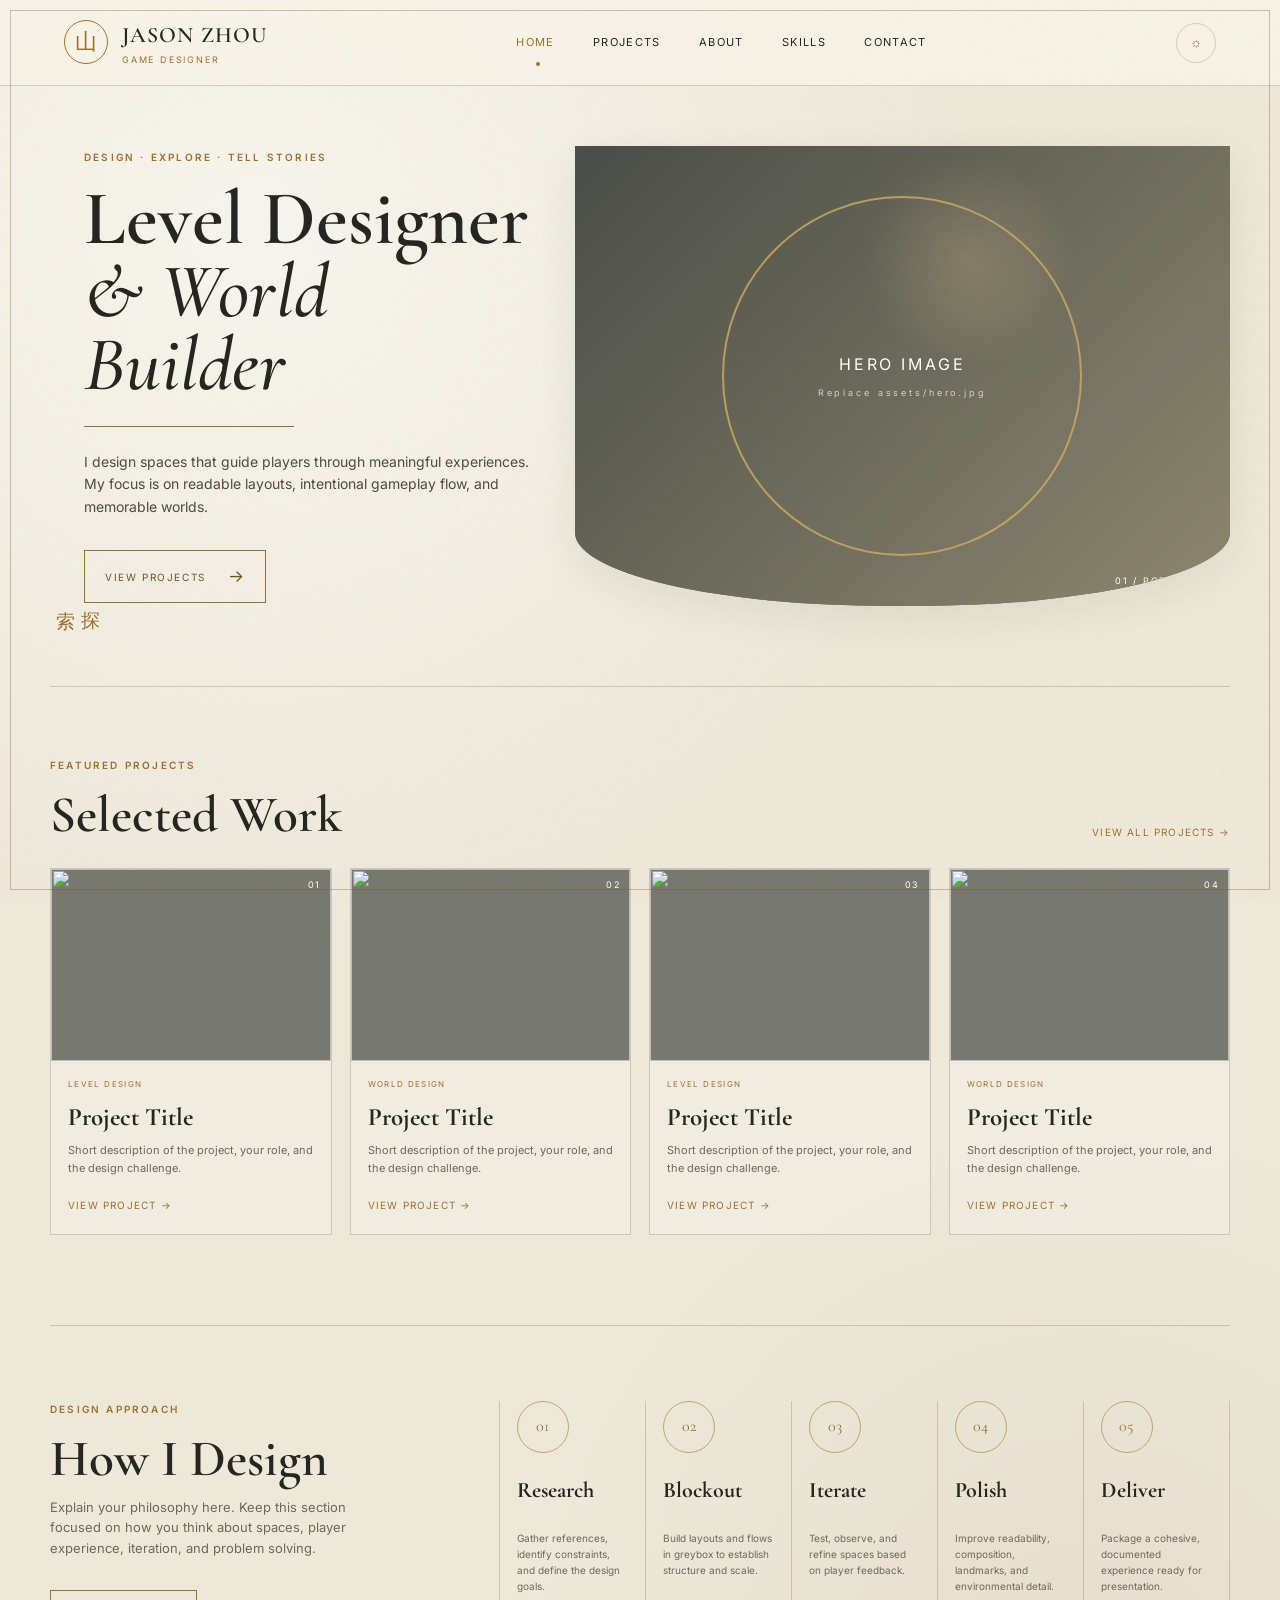
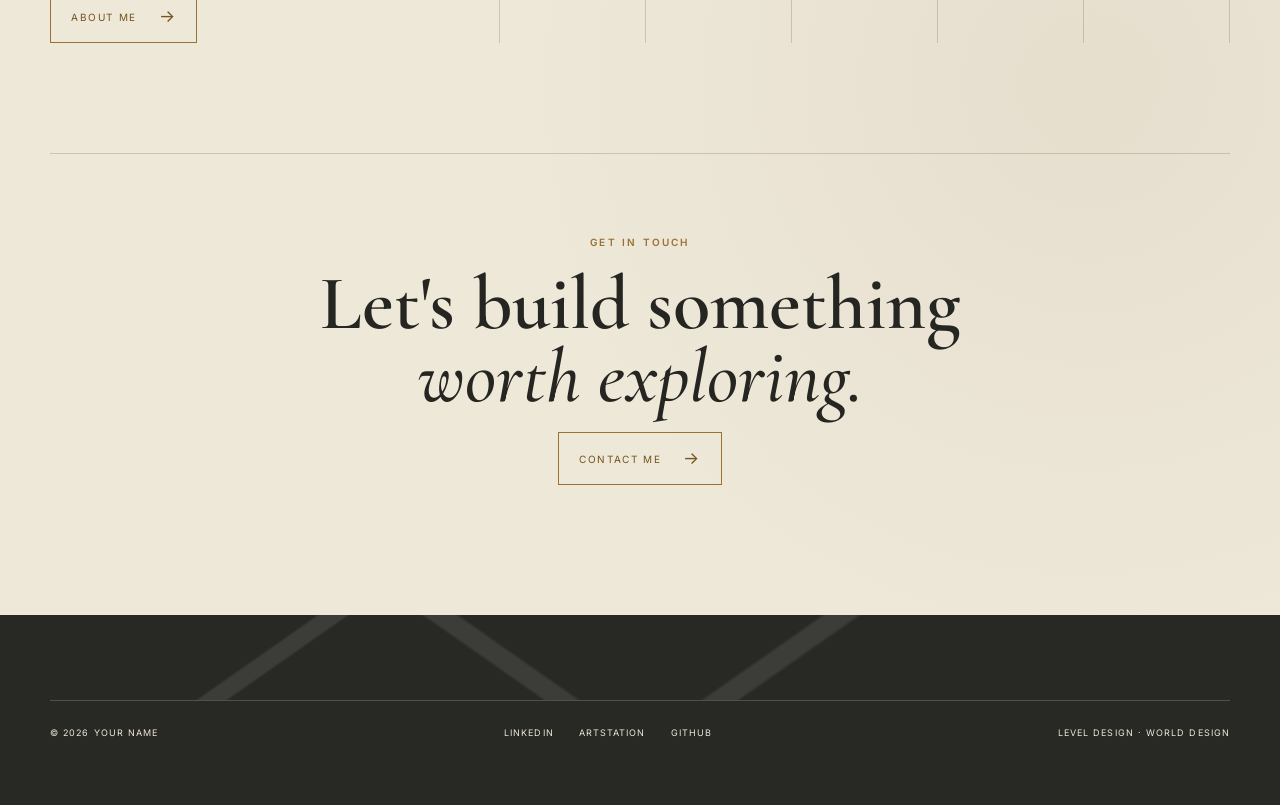
==== commit 8007d52a: "header Update index.html" ====
--- a/index.html
+++ b/index.html
@@ -3,8 +3,8 @@
 <head>
   <meta charset="UTF-8">
   <meta name="viewport" content="width=device-width, initial-scale=1.0">
-  <meta name="description" content="Game design portfolio — Level Design & World Design">
-  <title>Your Name — Level Designer</title>
+  <meta name="description" content="Jason's game design portfolio — Level Design & World Design">
+  <title>Jason Zhou — Game Designer</title>
   <link rel="preconnect" href="https://fonts.googleapis.com">
   <link rel="preconnect" href="https://fonts.gstatic.com" crossorigin>
   <link href="https://fonts.googleapis.com/css2?family=Cormorant+Garamond:wght@500;600;700&family=Inter:wght@400;500;600&display=swap" rel="stylesheet">
@@ -18,8 +18,8 @@
     <a class="brand" href="#top" aria-label="Home">
       <span class="brand-mark">山</span>
       <span>
-        <strong>Your Name</strong>
-        <small>LEVEL DESIGNER</small>
+        <strong>Jason Zhou</strong>
+        <small>GAME DESIGNER</small>
       </span>
     </a>
 
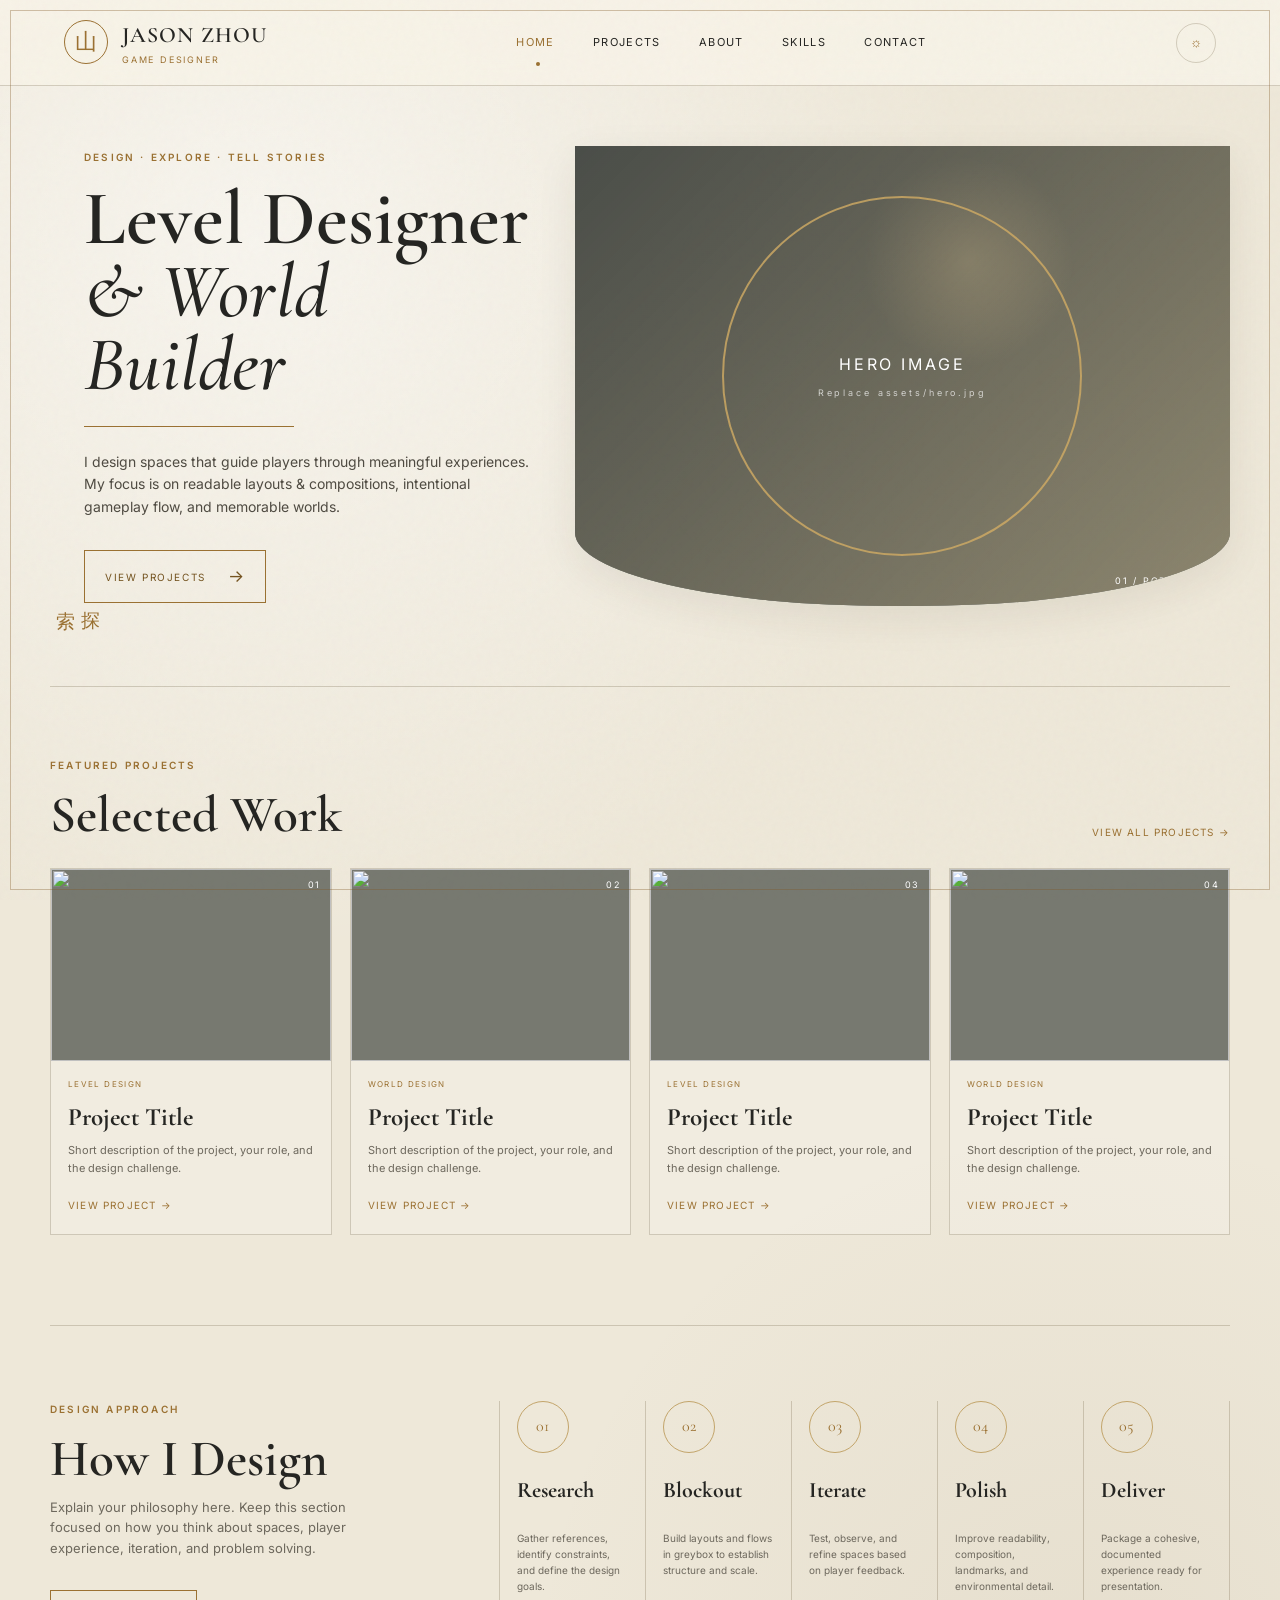
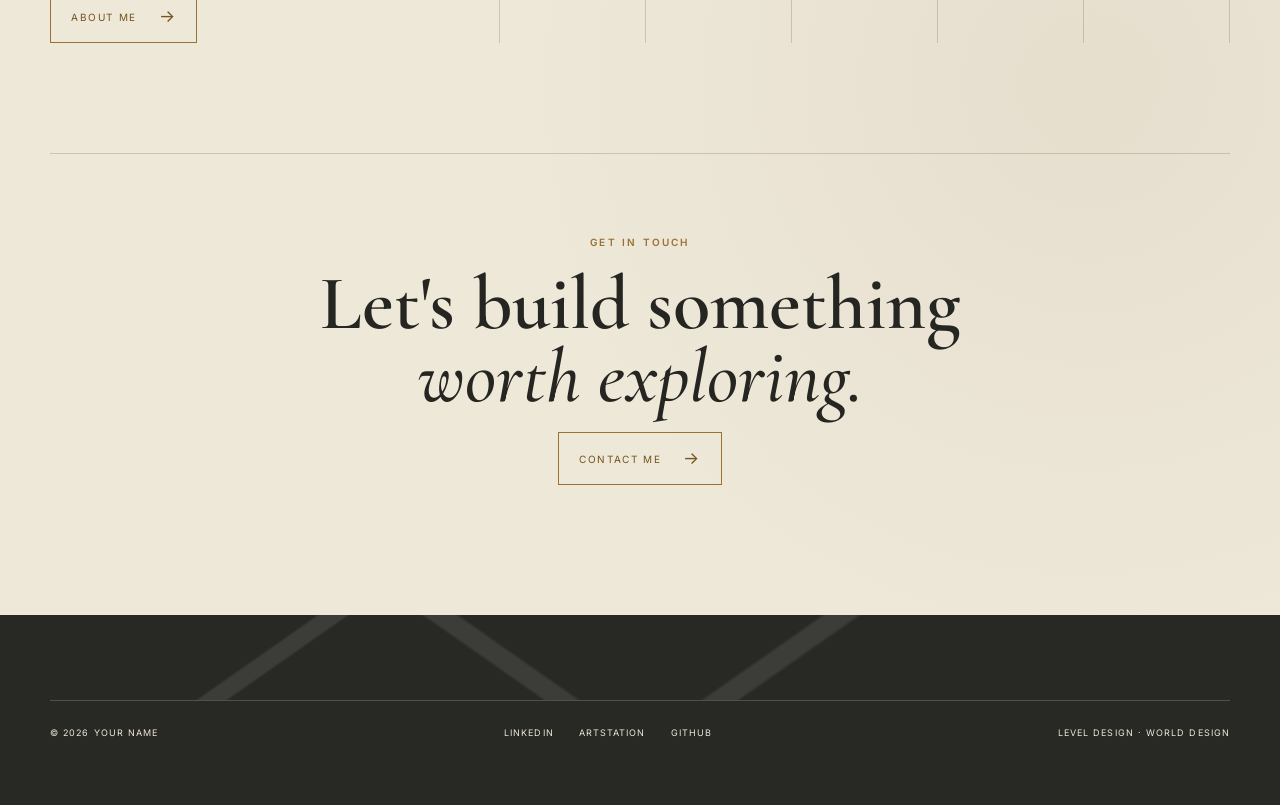
==== commit 2a76e0db: "hero text Update index.html" ====
--- a/index.html
+++ b/index.html
@@ -46,7 +46,7 @@
         <div class="gold-rule"></div>
         <p class="hero-text">
           I design spaces that guide players through meaningful experiences.
-          My focus is on readable layouts, intentional gameplay flow, and
+          My focus is on readable layouts & compositions, intentional gameplay flow, and
           memorable worlds.
         </p>
         <a class="button" href="#projects">View Projects <span>→</span></a>
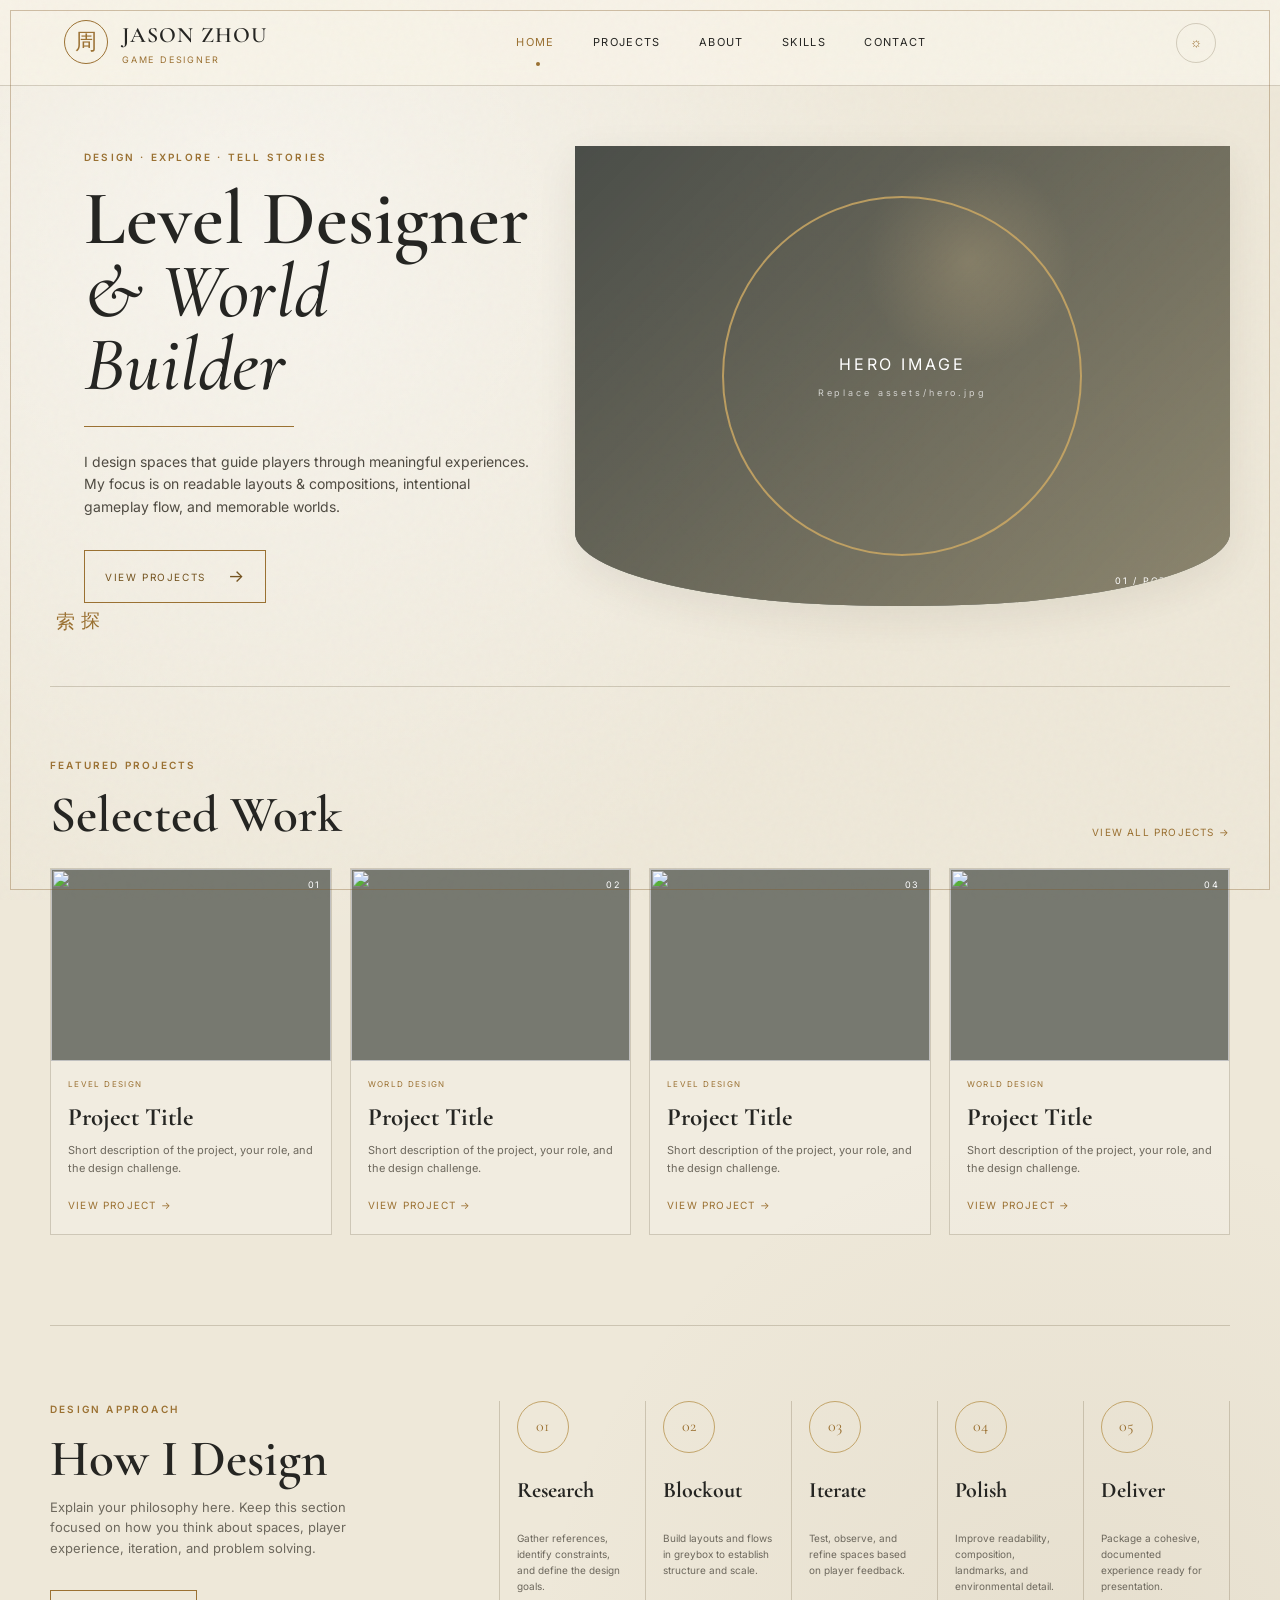
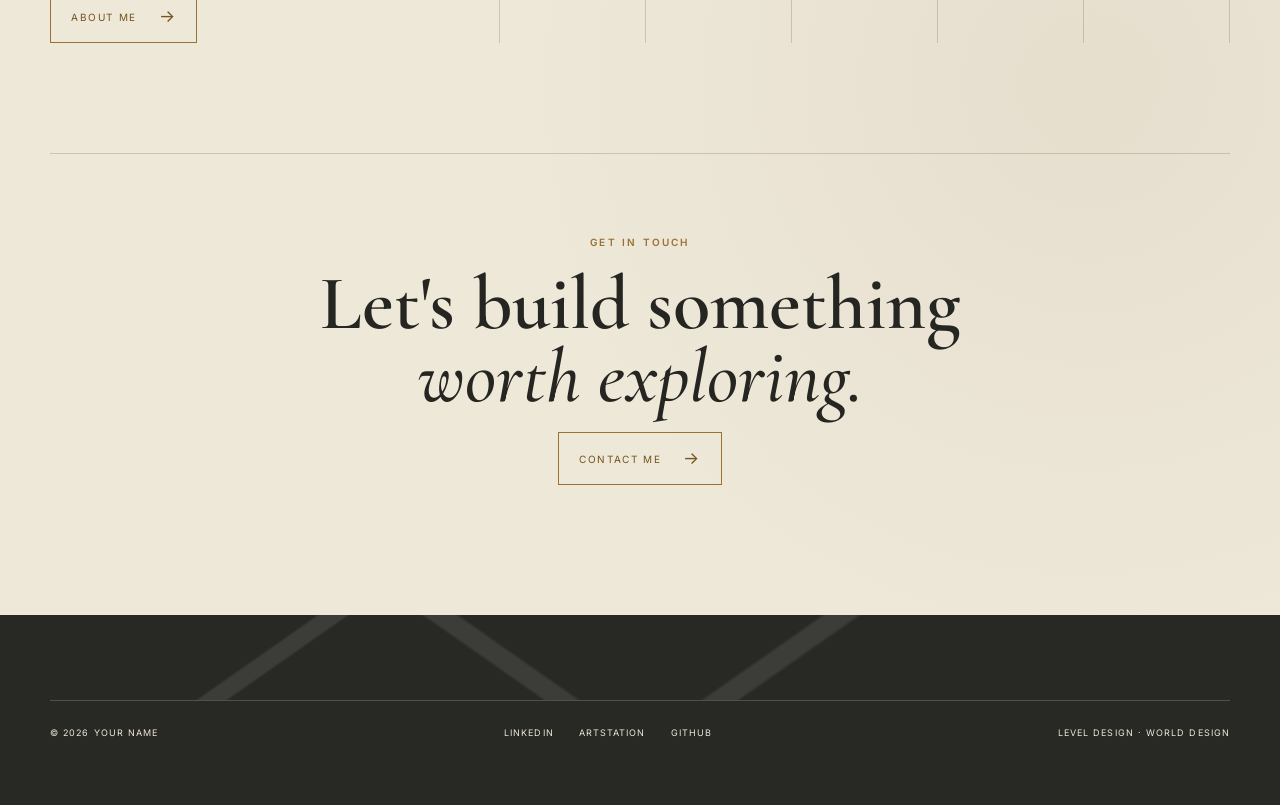
==== commit 5c0d9336: "周 Update index.html" ====
--- a/index.html
+++ b/index.html
@@ -16,7 +16,7 @@
 
   <header class="site-header">
     <a class="brand" href="#top" aria-label="Home">
-      <span class="brand-mark">山</span>
+      <span class="brand-mark">周</span>
       <span>
         <strong>Jason Zhou</strong>
         <small>GAME DESIGNER</small>
